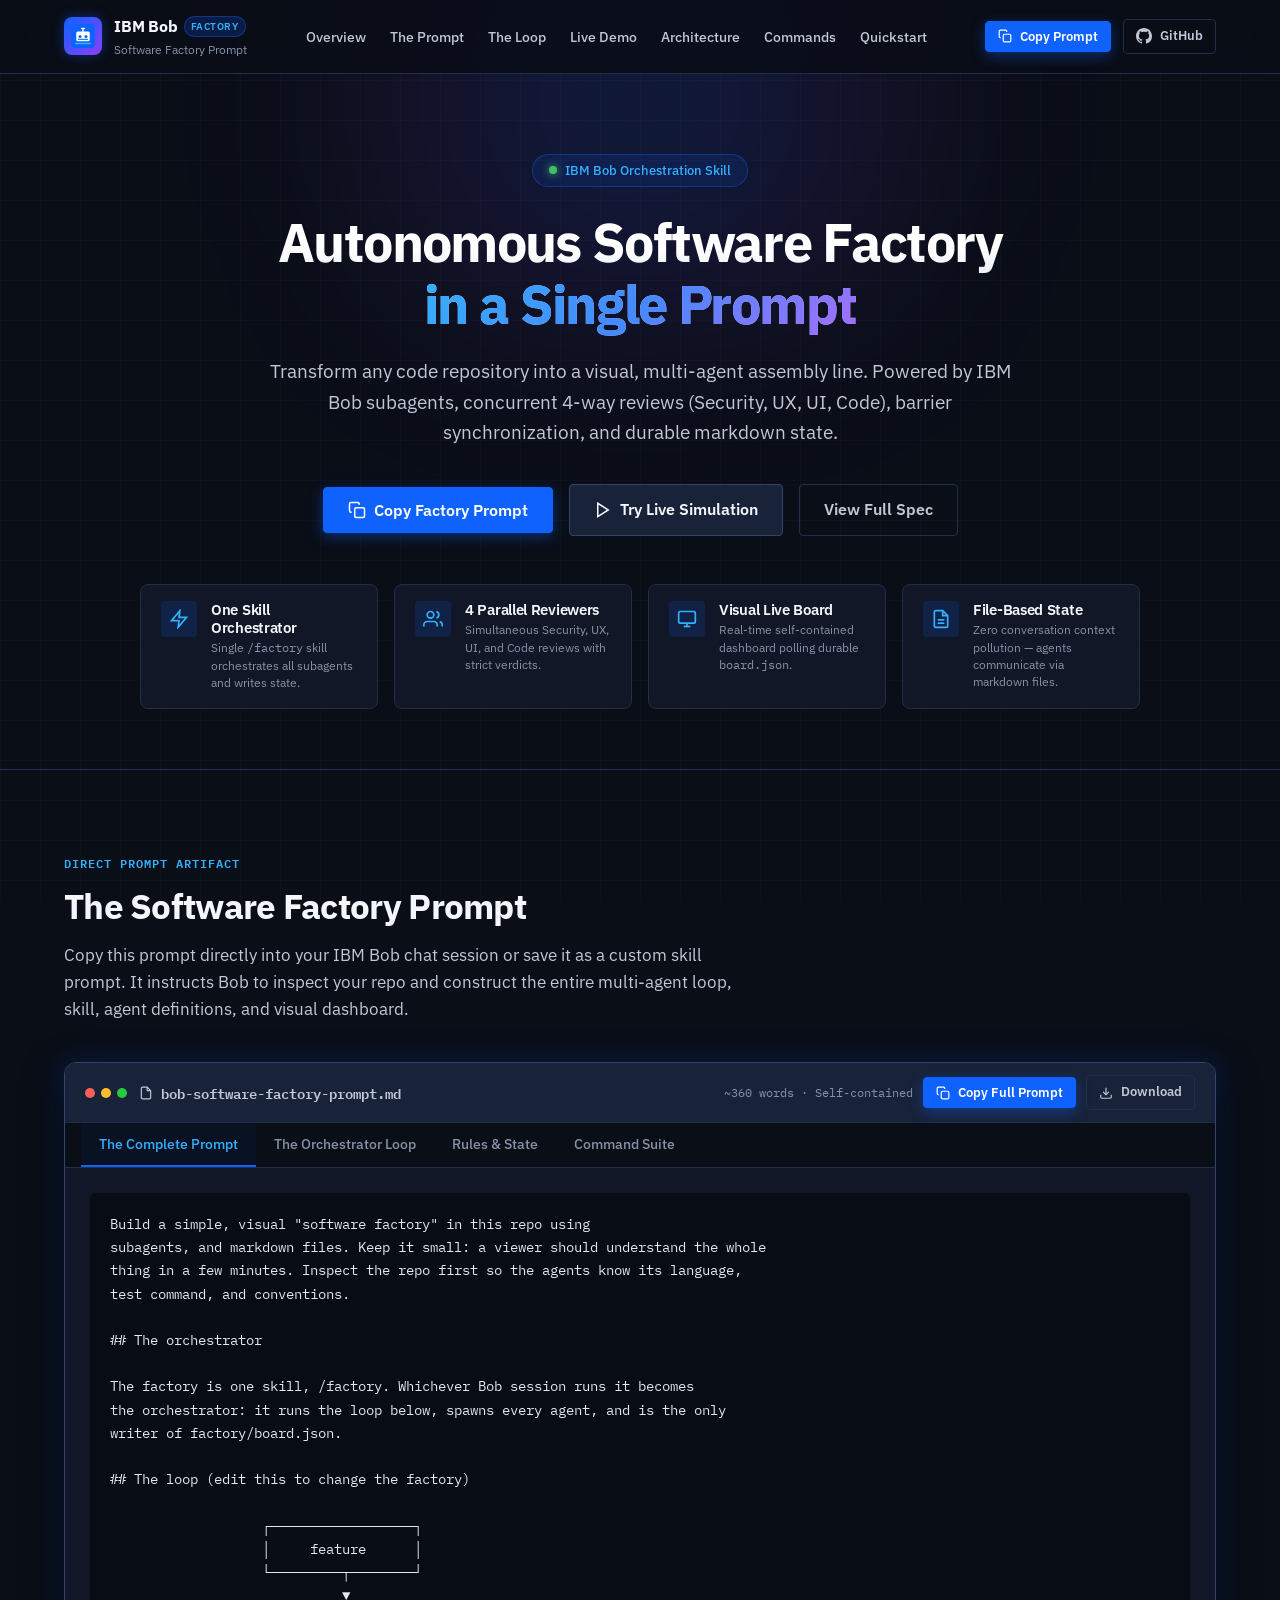
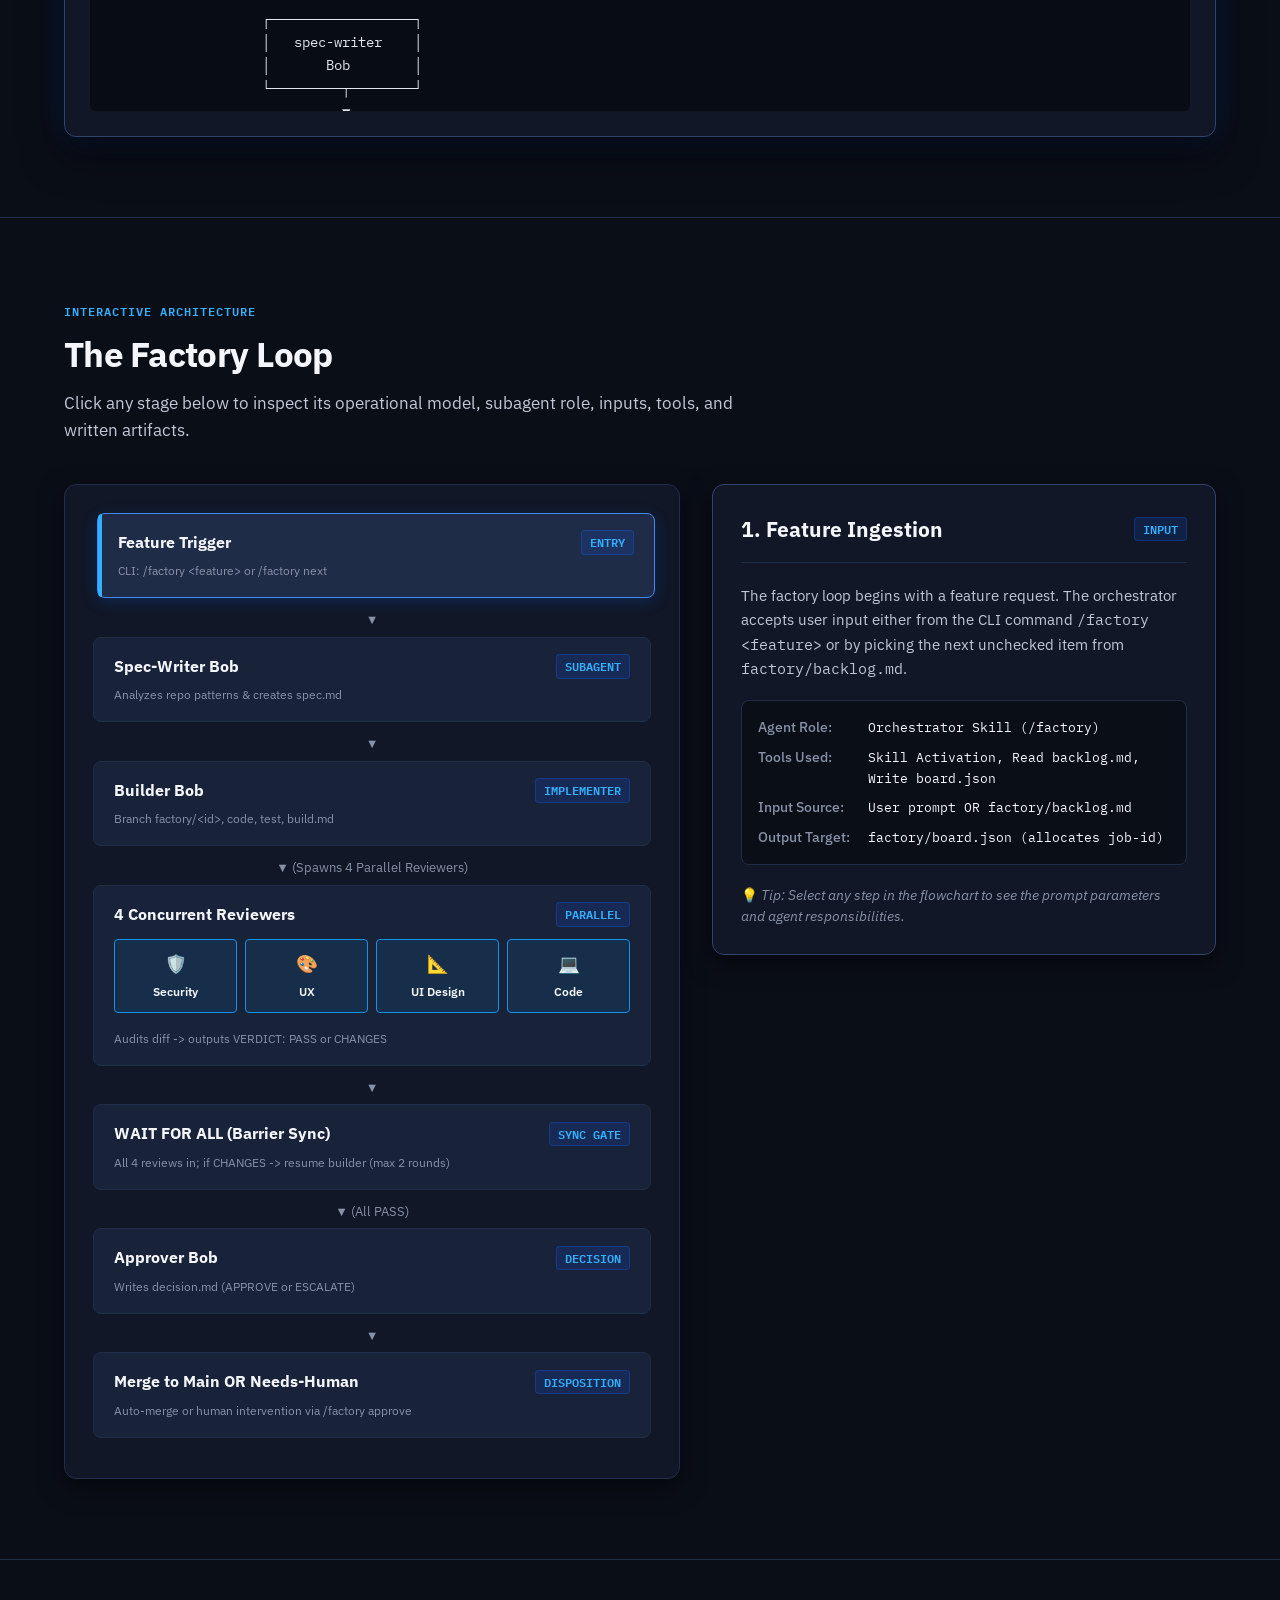
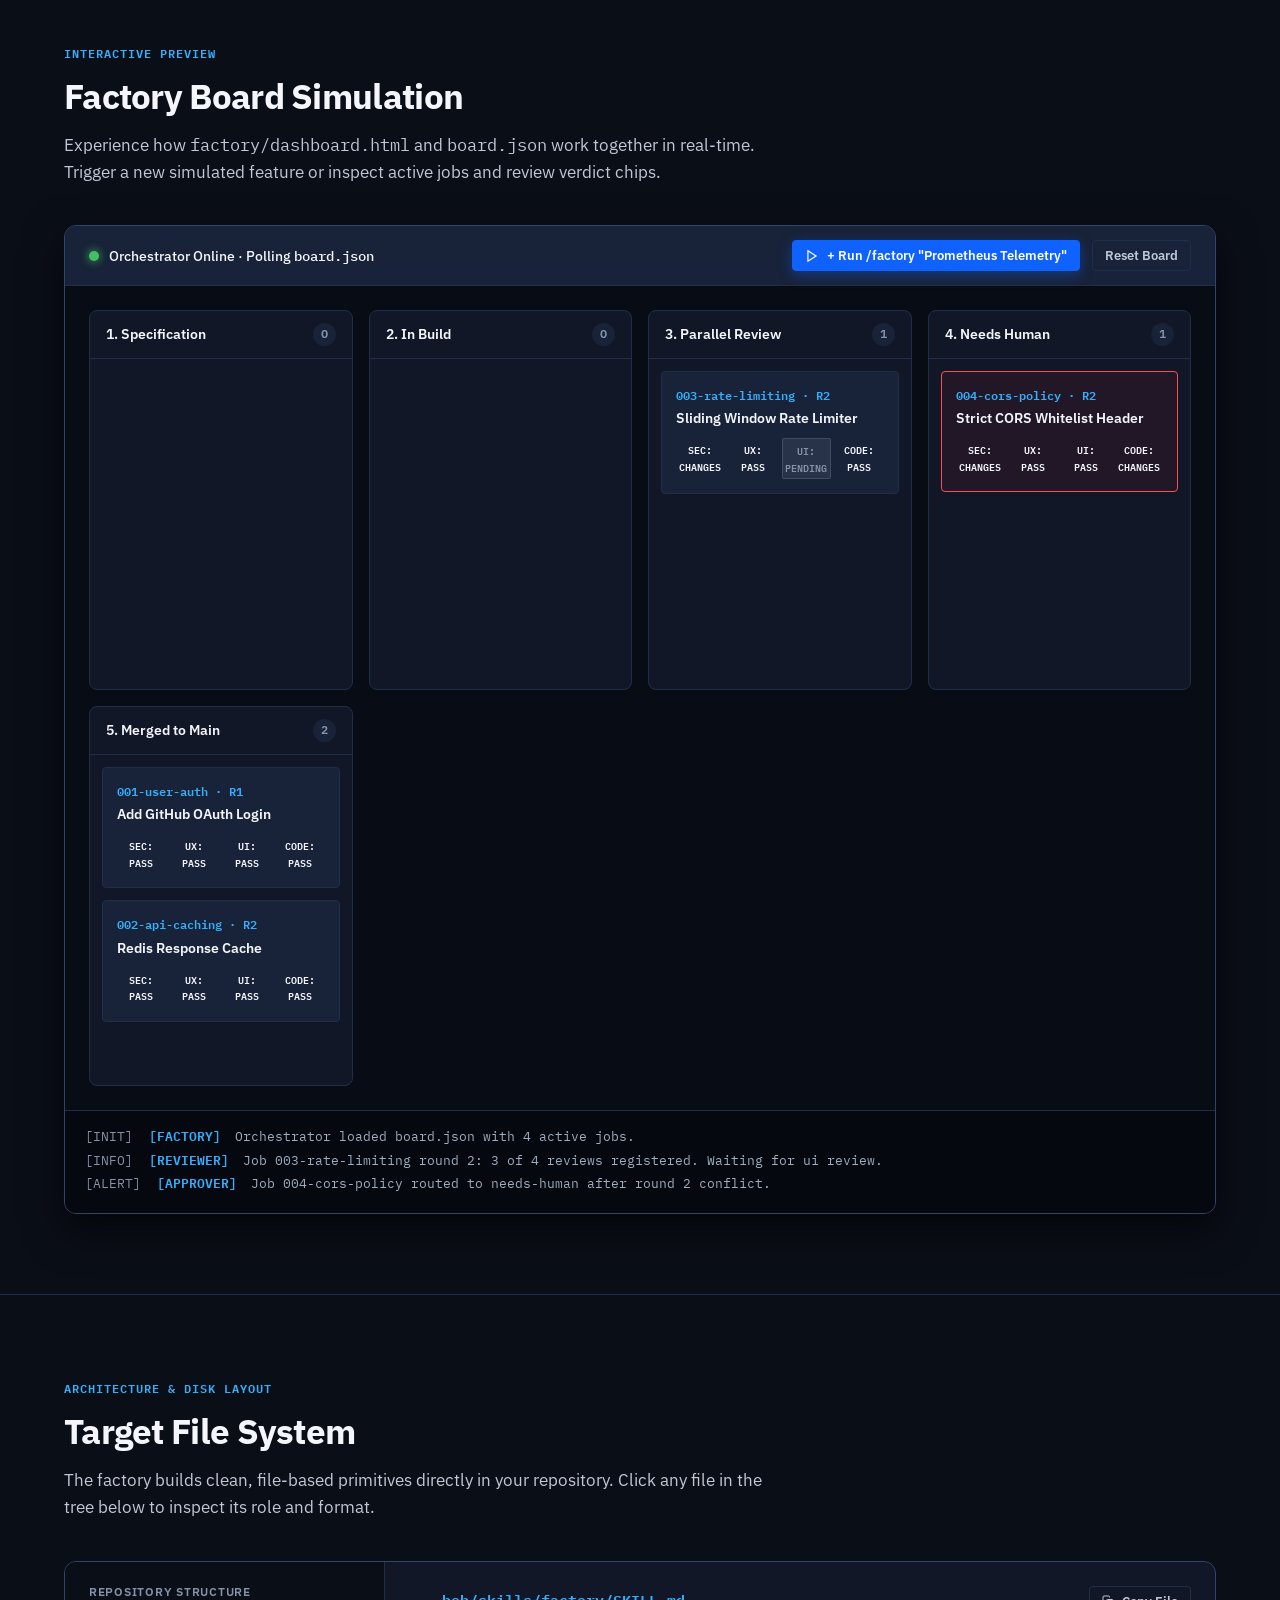
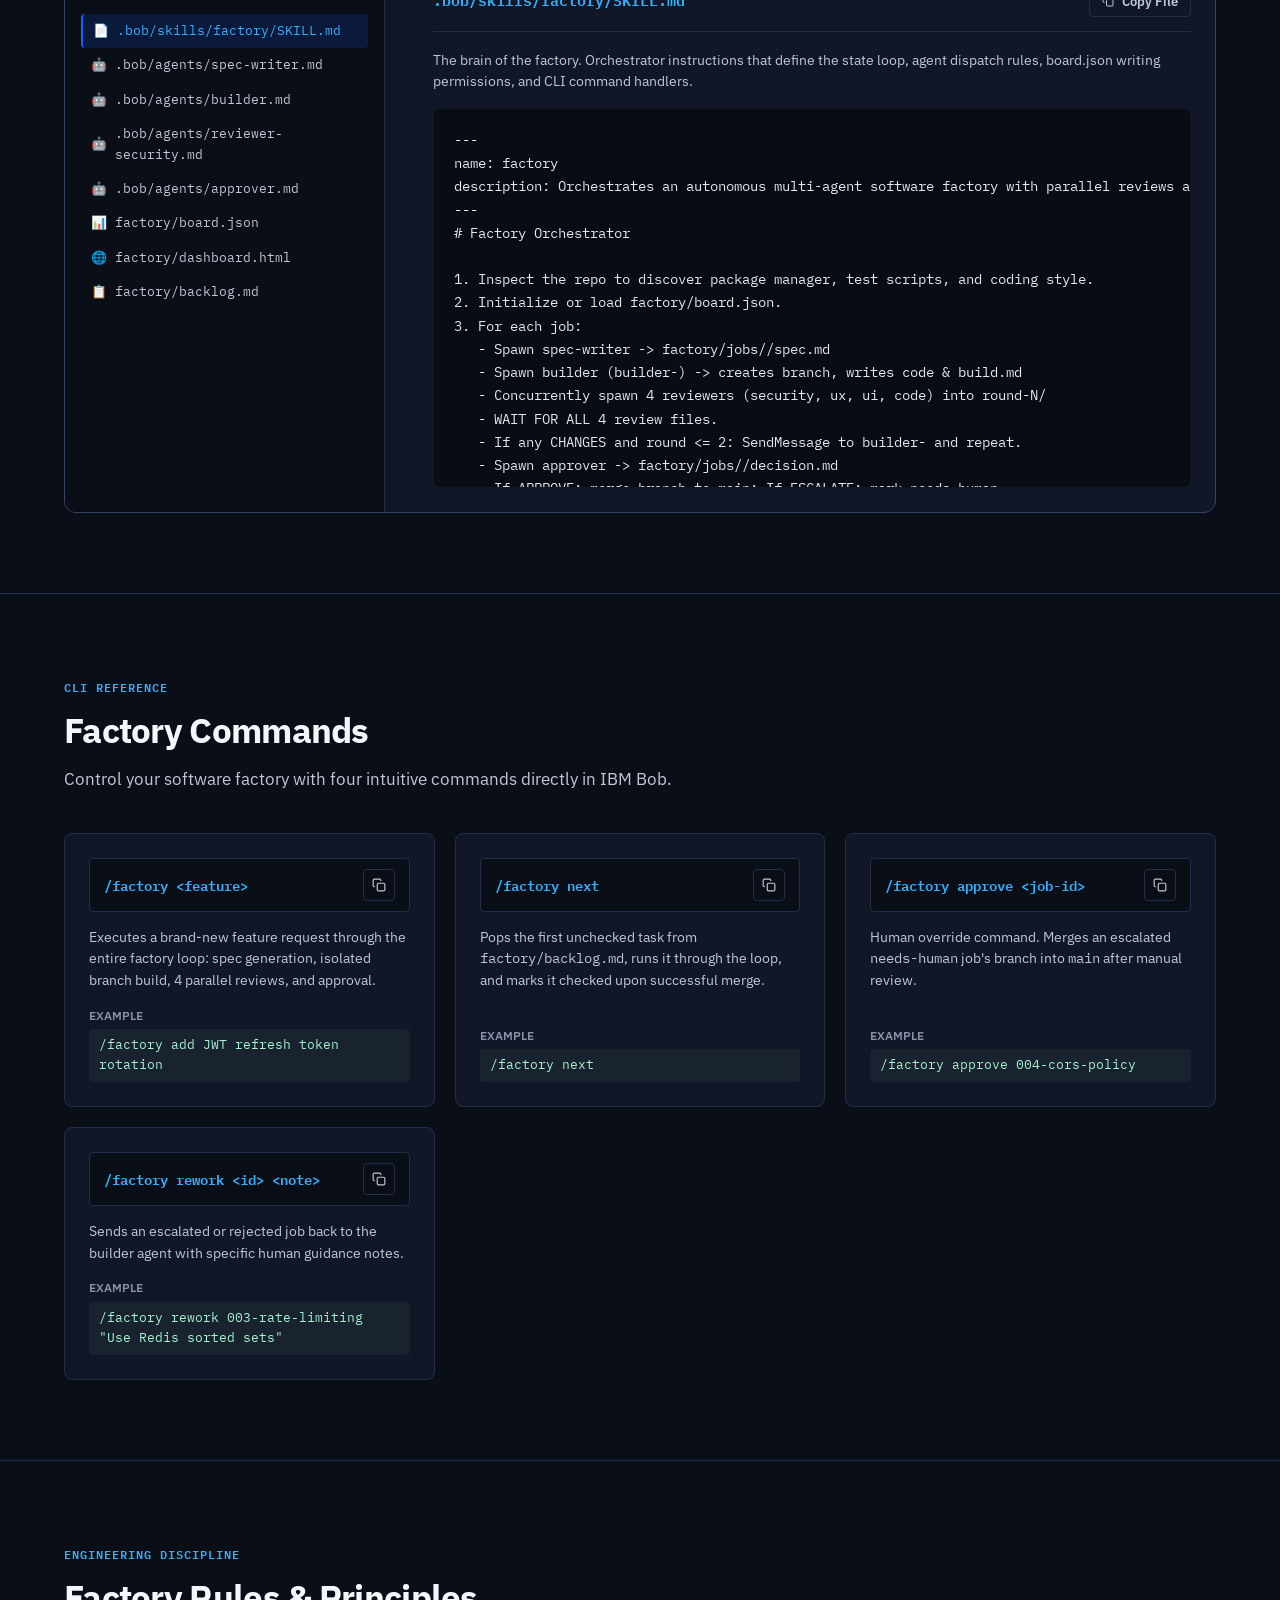
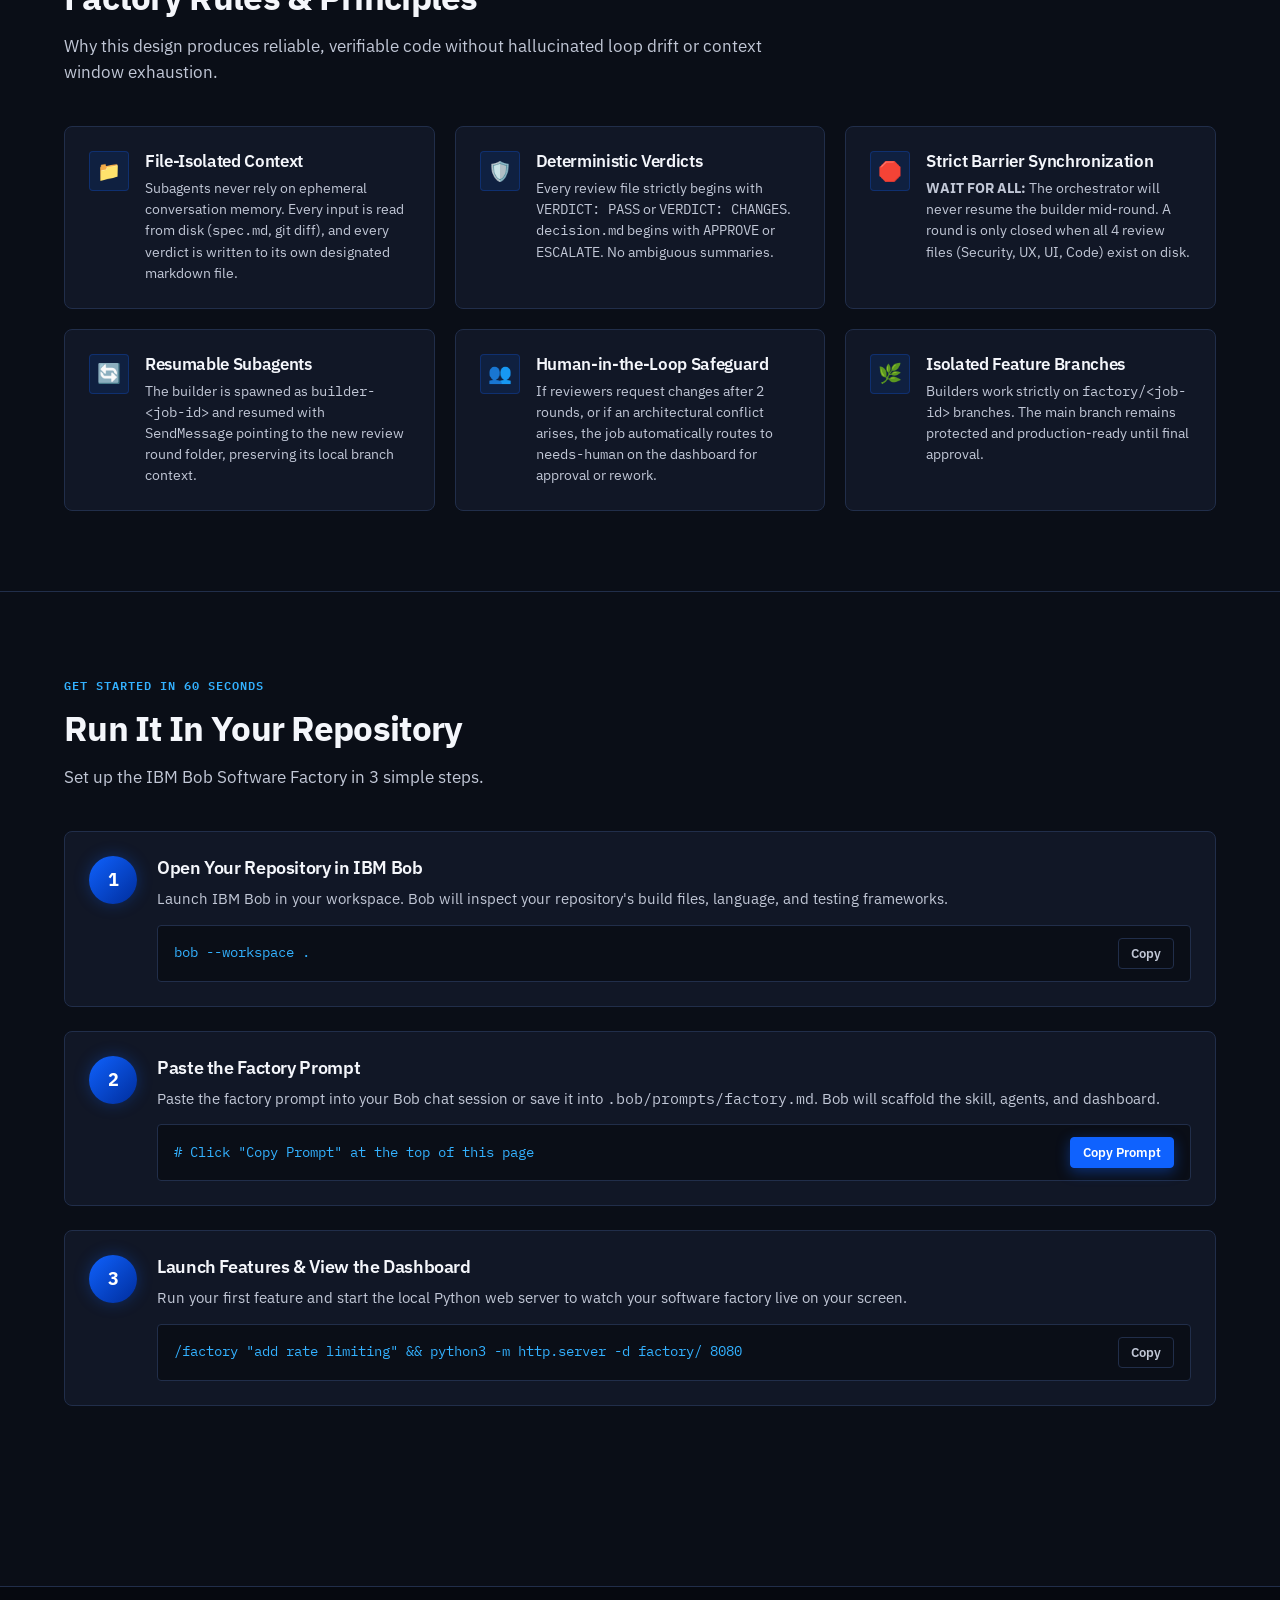
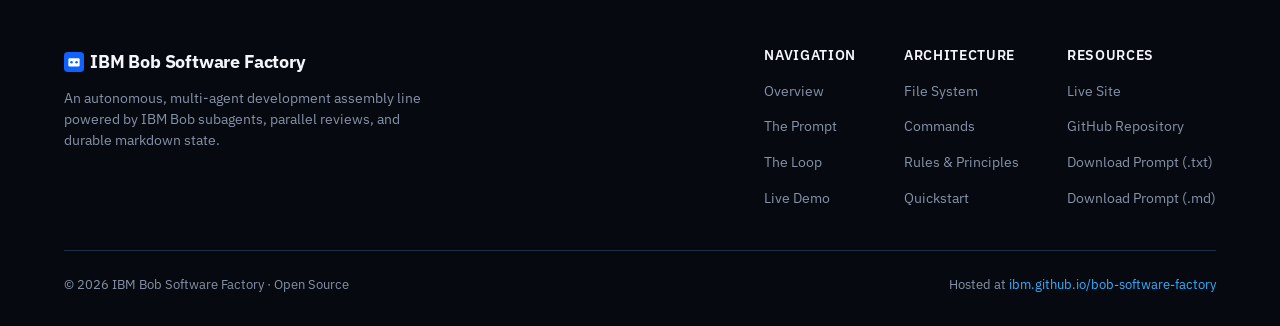
==== index.html @ c890c581 "feat: initial commit for IBM Bob Software Factory static site" ====
<!DOCTYPE html>
<html lang="en">
<head>
  <meta charset="UTF-8">
  <meta name="viewport" content="width=device-width, initial-scale=1.0">
  <title>IBM Bob Software Factory | Multi-Agent Autonomous Development Loop</title>
  <meta name="description" content="Build an autonomous visual software factory in any repository with IBM Bob subagents, parallel reviews, and durable markdown state.">
  
  <!-- IBM Plex Sans & IBM Plex Mono Fonts -->
  <link rel="preconnect" href="https://fonts.googleapis.com">
  <link rel="preconnect" href="https://fonts.gstatic.com" crossorigin>
  <link href="https://fonts.googleapis.com/css2?family=IBM+Plex+Mono:ital,wght@0,400;0,500;0,600;0,700;1,400&family=IBM+Plex+Sans:ital,wght@0,300;0,400;0,500;0,600;0,700;1,400;1,600&display=swap" rel="stylesheet">
  
  <link rel="stylesheet" href="styles.css">
  <link rel="icon" type="image/svg+xml" href="data:image/svg+xml,<svg xmlns='http://www.w3.org/2000/svg' viewBox='0 0 100 100'><rect width='100' height='100' rx='20' fill='%230f62fe'/><path d='M30 40h40v20H30z' fill='%23ffffff'/><circle cx='40' cy='50' r='4' fill='%230f62fe'/><circle cx='60' cy='50' r='4' fill='%230f62fe'/><path d='M25 68h50v6H25z' fill='%2333b1ff'/></svg>">
</head>
<body>
  <div class="bg-grid-overlay"></div>
  <div class="ambient-glow"></div>

  <!-- Navbar -->
  <nav class="navbar">
    <div class="container nav-container">
      <a href="#" class="nav-brand">
        <div class="brand-logo-wrap">
          <!-- IBM Bob Logo SVG -->
          <svg width="24" height="24" viewBox="0 0 32 32" fill="none" xmlns="http://www.w3.org/2000/svg">
            <rect width="32" height="32" rx="6" fill="#0f62fe"/>
            <!-- Robot Bob Head -->
            <rect x="7" y="10" width="18" height="13" rx="2" fill="#ffffff"/>
            <!-- Antenna -->
            <path d="M16 6V10M14 6H18" stroke="#ffffff" stroke-width="1.8" stroke-linecap="round"/>
            <!-- Eyes -->
            <circle cx="12" cy="16.5" r="2" fill="#0f62fe"/>
            <circle cx="20" cy="16.5" r="2" fill="#0f62fe"/>
            <!-- Visor/Cheek line -->
            <path d="M10 20.5H22" stroke="#1192e8" stroke-width="1.5" stroke-linecap="round"/>
            <!-- Factory Base Bar -->
            <rect x="5" y="25" width="22" height="2" rx="1" fill="#33b1ff"/>
          </svg>
        </div>
        <div class="brand-text">
          <div class="brand-title">
            <span>IBM Bob</span>
            <span class="brand-badge">Factory</span>
          </div>
          <span class="brand-sub">Software Factory Prompt</span>
        </div>
      </a>

      <ul class="nav-links">
        <li><a href="#overview">Overview</a></li>
        <li><a href="#prompt">The Prompt</a></li>
        <li><a href="#loop">The Loop</a></li>
        <li><a href="#simulator">Live Demo</a></li>
        <li><a href="#filesystem">Architecture</a></li>
        <li><a href="#commands">Commands</a></li>
        <li><a href="#quickstart">Quickstart</a></li>
      </ul>

      <div class="nav-actions">
        <button class="btn btn-primary btn-sm" data-copy-target="master-prompt-raw">
          <svg width="14" height="14" viewBox="0 0 24 24" fill="none" stroke="currentColor" stroke-width="2">
            <rect x="9" y="9" width="13" height="13" rx="2" ry="2"></rect>
            <path d="M5 15H4a2 2 0 0 1-2-2V4a2 2 0 0 1 2-2h9a2 2 0 0 1 2 2v1"></path>
          </svg>
          <span>Copy Prompt</span>
        </button>
        <a href="https://github.com/ibm/bob-software-factory" target="_blank" rel="noopener noreferrer" class="btn btn-ghost btn-sm" title="View on GitHub">
          <svg width="16" height="16" viewBox="0 0 24 24" fill="currentColor">
            <path d="M12 0C5.37 0 0 5.37 0 12c0 5.31 3.435 9.795 8.205 11.385.6.105.825-.255.825-.57 0-.285-.015-1.23-.015-2.235-3.015.555-3.795-.735-4.035-1.41-.135-.345-.72-1.41-1.23-1.695-.42-.225-1.02-.78-.015-.795.945-.015 1.62.87 1.845 1.23 1.08 1.815 2.805 1.305 3.495.99.105-.78.42-1.305.765-1.605-2.67-.3-5.46-1.335-5.46-5.925 0-1.305.465-2.385 1.23-3.225-.12-.3-.54-1.53.12-3.18 0 0 1.005-.315 3.3 1.23.96-.27 1.98-.405 3-.405s2.04.135 3 .405c2.295-1.56 3.3-1.23 3.3-1.23.66 1.65.24 2.88.12 3.18.765.84 1.23 1.905 1.23 3.225 0 4.605-2.805 5.625-5.475 5.925.435.375.81 1.095.81 2.22 0 1.605-.015 2.895-.015 3.3 0 .315.225.69.825.57A12.02 12.02 0 0024 12c0-6.63-5.37-12-12-12z"/>
          </svg>
          <span>GitHub</span>
        </a>
        <button class="mobile-toggle" aria-label="Toggle navigation">
          <svg width="20" height="20" viewBox="0 0 24 24" fill="none" stroke="currentColor" stroke-width="2">
            <line x1="3" y1="12" x2="21" y2="12"></line>
            <line x1="3" y1="6" x2="21" y2="6"></line>
            <line x1="3" y1="18" x2="21" y2="18"></line>
          </svg>
        </button>
      </div>
    </div>
  </nav>

  <!-- Hero Section -->
  <header class="hero-section" id="overview">
    <div class="container">
      <div class="hero-pill">
        <span class="hero-pill-dot"></span>
        <span>IBM Bob Orchestration Skill</span>
      </div>
      
      <h1 class="hero-title">
        Autonomous Software Factory<br>
        <span class="gradient-text">in a Single Prompt</span>
      </h1>
      
      <p class="hero-subtitle">
        Transform any code repository into a visual, multi-agent assembly line. Powered by IBM Bob subagents, concurrent 4-way reviews (Security, UX, UI, Code), barrier synchronization, and durable markdown state.
      </p>

      <div class="hero-actions">
        <button class="btn btn-primary btn-lg" data-copy-target="master-prompt-raw">
          <svg width="18" height="18" viewBox="0 0 24 24" fill="none" stroke="currentColor" stroke-width="2">
            <rect x="9" y="9" width="13" height="13" rx="2" ry="2"></rect>
            <path d="M5 15H4a2 2 0 0 1-2-2V4a2 2 0 0 1 2-2h9a2 2 0 0 1 2 2v1"></path>
          </svg>
          <span>Copy Factory Prompt</span>
        </button>
        <a href="#simulator" class="btn btn-secondary btn-lg">
          <svg width="18" height="18" viewBox="0 0 24 24" fill="none" stroke="currentColor" stroke-width="2">
            <polygon points="5 3 19 12 5 21 5 3"></polygon>
          </svg>
          <span>Try Live Simulation</span>
        </a>
        <a href="#prompt" class="btn btn-ghost btn-lg">View Full Spec</a>
      </div>

      <div class="hero-features-bar">
        <div class="hero-feature-card">
          <div class="hero-feature-icon">
            <svg width="20" height="20" viewBox="0 0 24 24" fill="none" stroke="currentColor" stroke-width="2">
              <polygon points="13 2 3 14 12 14 11 22 21 10 12 10 13 2"></polygon>
            </svg>
          </div>
          <div class="hero-feature-text">
            <h4>One Skill Orchestrator</h4>
            <p>Single <code>/factory</code> skill orchestrates all subagents and writes state.</p>
          </div>
        </div>

        <div class="hero-feature-card">
          <div class="hero-feature-icon">
            <svg width="20" height="20" viewBox="0 0 24 24" fill="none" stroke="currentColor" stroke-width="2">
              <path d="M17 21v-2a4 4 0 0 0-4-4H5a4 4 0 0 0-4 4v2"></path>
              <circle cx="9" cy="7" r="4"></circle>
              <path d="M23 21v-2a4 4 0 0 0-3-3.87"></path>
              <path d="M16 3.13a4 4 0 0 1 0 7.75"></path>
            </svg>
          </div>
          <div class="hero-feature-text">
            <h4>4 Parallel Reviewers</h4>
            <p>Simultaneous Security, UX, UI, and Code reviews with strict verdicts.</p>
          </div>
        </div>

        <div class="hero-feature-card">
          <div class="hero-feature-icon">
            <svg width="20" height="20" viewBox="0 0 24 24" fill="none" stroke="currentColor" stroke-width="2">
              <rect x="2" y="3" width="20" height="14" rx="2" ry="2"></rect>
              <line x1="8" y1="21" x2="16" y2="21"></line>
              <line x1="12" y1="17" x2="12" y2="21"></line>
            </svg>
          </div>
          <div class="hero-feature-text">
            <h4>Visual Live Board</h4>
            <p>Real-time self-contained dashboard polling durable <code>board.json</code>.</p>
          </div>
        </div>

        <div class="hero-feature-card">
          <div class="hero-feature-icon">
            <svg width="20" height="20" viewBox="0 0 24 24" fill="none" stroke="currentColor" stroke-width="2">
              <path d="M14 2H6a2 2 0 0 0-2 2v16a2 2 0 0 0 2 2h12a2 2 0 0 0 2-2V8z"></path>
              <polyline points="14 2 14 8 20 8"></polyline>
              <line x1="16" y1="13" x2="8" y2="13"></line>
              <line x1="16" y1="17" x2="8" y2="17"></line>
            </svg>
          </div>
          <div class="hero-feature-text">
            <h4>File-Based State</h4>
            <p>Zero conversation context pollution — agents communicate via markdown files.</p>
          </div>
        </div>
      </div>
    </div>
  </header>

  <!-- The Prompt Section -->
  <section class="section" id="prompt">
    <div class="container">
      <div class="section-tag">Direct Prompt Artifact</div>
      <h2 class="section-title">The Software Factory Prompt</h2>
      <p class="section-desc">
        Copy this prompt directly into your IBM Bob chat session or save it as a custom skill prompt. It instructs Bob to inspect your repo and construct the entire multi-agent loop, skill, agent definitions, and visual dashboard.
      </p>

      <div class="prompt-showcase-card">
        <div class="showcase-header">
          <div class="showcase-title-wrap">
            <div class="window-dots">
              <span class="window-dot dot-red"></span>
              <span class="window-dot dot-yellow"></span>
              <span class="window-dot dot-green"></span>
            </div>
            <div class="showcase-file-name">
              <svg width="14" height="14" viewBox="0 0 24 24" fill="none" stroke="currentColor" stroke-width="2">
                <path d="M14 2H6a2 2 0 0 0-2 2v16a2 2 0 0 0 2 2h12a2 2 0 0 0 2-2V8z"></path>
                <polyline points="14 2 14 8 20 8"></polyline>
              </svg>
              <span>bob-software-factory-prompt.md</span>
            </div>
          </div>

          <div class="showcase-actions">
            <span class="copy-badge">~360 words · Self-contained</span>
            <button class="btn btn-primary btn-sm" data-copy-target="master-prompt-raw">
              <svg width="14" height="14" viewBox="0 0 24 24" fill="none" stroke="currentColor" stroke-width="2">
                <rect x="9" y="9" width="13" height="13" rx="2" ry="2"></rect>
                <path d="M5 15H4a2 2 0 0 1-2-2V4a2 2 0 0 1 2-2h9a2 2 0 0 1 2 2v1"></path>
              </svg>
              <span>Copy Full Prompt</span>
            </button>
            <a href="prompt.txt" download="bob-software-factory-prompt.txt" class="btn btn-ghost btn-sm">
              <svg width="14" height="14" viewBox="0 0 24 24" fill="none" stroke="currentColor" stroke-width="2">
                <path d="M21 15v4a2 2 0 0 1-2 2H5a2 2 0 0 1-2-2v-4"></path>
                <polyline points="7 10 12 15 17 10"></polyline>
                <line x1="12" y1="15" x2="12" y2="3"></line>
              </svg>
              <span>Download</span>
            </a>
          </div>
        </div>

        <div class="showcase-tabs">
          <button class="tab-btn active" data-tab="tab-full-prompt">The Complete Prompt</button>
          <button class="tab-btn" data-tab="tab-orchestrator">The Orchestrator Loop</button>
          <button class="tab-btn" data-tab="tab-rules">Rules & State</button>
          <button class="tab-btn" data-tab="tab-commands">Command Suite</button>
        </div>

        <!-- Tab 1: Full Prompt -->
        <div class="tab-content active" id="tab-full-prompt">
          <div class="code-container">
            <pre id="master-prompt-raw">Build a simple, visual "software factory" in this repo using
subagents, and markdown files. Keep it small: a viewer should understand the whole
thing in a few minutes. Inspect the repo first so the agents know its language,
test command, and conventions.

## The orchestrator

The factory is one skill, /factory. Whichever Bob session runs it becomes
the orchestrator: it runs the loop below, spawns every agent, and is the only
writer of factory/board.json.

## The loop (edit this to change the factory)

                   ┌──────────────────┐
                   │     feature      │
                   └─────────┬────────┘
                             ▼
                   ┌──────────────────┐
                   │   spec-writer    │
                   │       Bob        │
                   └─────────┬────────┘
                             ▼
                   ┌──────────────────┐
                   │     builder      │◄────────────────────┐
                   │       Bob        │                     │
                   └─────────┬────────┘                     │
        ┌─────────────┬──────┴──────┬─────────────┐         │
        ▼             ▼             ▼             ▼         │
  ┌───────────┐ ┌───────────┐ ┌───────────┐ ┌───────────┐   │
  │  security │ │     ux    │ │ ui design │ │    code   │   │
  │    Bob    │ │   Bob     | │   Bob     │ │   Bob     │   │
  └─────┬─────┘ └─────┬─────┘ └─────┬─────┘ └─────┬─────┘   │
        └─────────────┴──────┬──────┴─────────────┘         │
                             ▼                              │
                   ┌──────────────────┐   any CHANGES:      │
                   │   WAIT FOR ALL   ├─────────────────────┘
                   │   4 reviews in   │   resume builder
                   └─────────┬────────┘   (max 2 rounds)
                             ▼ all PASS
                   ┌──────────────────┐
                   │     approver     │
                   │       Bob        │
                   └─┬───────────────┬┘
             APPROVE │               │ ESCALATE
                     ▼               ▼
              ┌─────────────┐ ┌─────────────┐
              │merge to main│ │ needs-human │ ◄── /factory approve
              └─────────────┘ └─────────────┘

## Target file system

.bob/
  skills/factory/SKILL.md          # the orchestrator's instructions
  agents/                          # one file per agent in the loop
factory/
  board.json                       # durable state, drives the dashboard
  dashboard.html                   # visual board, polls board.json
  backlog.md                       # queue of features for /factory next
  jobs/003-rate-limiting/          # one folder per job
    spec.md
    build.md
    round-1/                       # one folder per review round,
      review-security.md           # one file per reviewer
      review-ux.md
      review-ui.md
      review-code.md
    decision.md

## Example files

.bob/agents/&lt;name&gt;.md  (Bob subagent syntax)
---
name: example-agent
description: One line on when the orchestrator should use this agent.
tools: Read, Grep, Glob, Bash, Write
model: sonnet
---
What this agent reads, what it does, and which file it writes.

factory/board.json
{ "jobs": [ { "id": "003-rate-limiting", "branch": "factory/003-rate-limiting",
  "stage": "review", "round": 2,
  "reviews": { "security": "CHANGES", "ux": "PASS", "ui": "pending", "code": "PASS" } } ] }

## Rules
- Agents get context from files, not the conversation, and write only their own file.
- Each review starts with VERDICT: PASS or CHANGES; decision.md starts with
  APPROVE or ESCALATE.
- The builder works and commits on a feature branch (factory/&lt;job-id&gt;) and tests
  against the spec's acceptance criteria.
- WAIT FOR ALL: a review round is done only when every reviewer's file exists in
  the round folder. Never resume the builder mid-round.
- Spawn the builder with a name (builder-&lt;job-id&gt;) and resume that same builder
  with SendMessage for each new round, pointing it at the round folder.

## Commands
/factory &lt;feature&gt;               run a new job through the loop
/factory next                    run the first unchecked item in backlog.md
/factory approve &lt;job-id&gt;        merge a needs-human job into main
/factory rework &lt;job-id&gt; &lt;note&gt;  send a job back to the builder with feedback

## Dashboard
One self-contained HTML file, served with `python3 -m http.server` from factory/.
Jobs are cards moving across the loop's stages. Each review round shows as a row
of reviewer chips that fill in as verdicts land. needs-human jobs stand out. Click
a card to read its markdown files. Clean and minimal.</pre>
          </div>
        </div>

        <!-- Tab 2: The Loop -->
        <div class="tab-content" id="tab-orchestrator">
          <div class="code-container">
            <pre><span class="section-hdr">## The Orchestrator (/factory)</span>

Whichever Bob session runs <span class="fn">/factory</span> becomes the orchestrator.
It runs the continuous assembly cycle:

1. <span class="kw">Feature Request:</span> Allocates Job ID (e.g., <span class="str">jobs/003-rate-limiting</span>).
2. <span class="kw">Spec Writer Bob:</span> Spawns <span class="fn">spec-writer</span> subagent -> writes <span class="str">spec.md</span>.
3. <span class="kw">Builder Bob:</span> Spawns <span class="fn">builder-&lt;job-id&gt;</span> -> creates branch <span class="str">factory/&lt;job-id&gt;</span>, implements, tests, writes <span class="str">build.md</span>.
4. <span class="kw">4 Parallel Reviews:</span>
   ├─ <span class="fn">reviewer-security</span> -> <span class="str">round-N/review-security.md</span>
   ├─ <span class="fn">reviewer-ux</span>       -> <span class="str">round-N/review-ux.md</span>
   ├─ <span class="fn">reviewer-ui</span>       -> <span class="str">round-N/review-ui.md</span>
   └─ <span class="fn">reviewer-code</span>     -> <span class="str">round-N/review-code.md</span>
5. <span class="kw">WAIT FOR ALL:</span> Barrier sync until all 4 review files exist.
6. <span class="kw">Verdict Check:</span>
   ├─ Any <span class="str">"CHANGES"</span> & round &lt;= 2: Resume builder via SendMessage with feedback.
   └─ All <span class="str">"PASS"</span>: Spawn <span class="fn">approver</span> -> writes <span class="str">decision.md</span> (APPROVE or ESCALATE).</pre>
          </div>
        </div>

        <!-- Tab 3: Rules -->
        <div class="tab-content" id="tab-rules">
          <div class="code-container">
            <pre><span class="section-hdr">## Factory Execution Rules</span>

• <span class="kw">File-Isolated Context:</span> Agents get context from durable disk files, never chat memory.
• <span class="kw">Single-File Writers:</span> Each subagent writes only its designated markdown file.
• <span class="kw">Deterministic Verdicts:</span>
  - Reviews start with <span class="str">VERDICT: PASS</span> or <span class="str">VERDICT: CHANGES</span>
  - Decisions start with <span class="str">APPROVE</span> or <span class="str">ESCALATE</span>
• <span class="kw">Isolated Git Branching:</span> The builder works and commits exclusively on <span class="str">factory/&lt;job-id&gt;</span>.
• <span class="kw">Barrier Synchronization:</span> Never resume builder mid-round. Wait for all 4 review files.
• <span class="kw">Resumable Builder:</span> Spawn builder with name <span class="fn">builder-&lt;job-id&gt;</span> and resume using <span class="fn">SendMessage</span>.</pre>
          </div>
        </div>

        <!-- Tab 4: Commands -->
        <div class="tab-content" id="tab-commands">
          <div class="code-container">
            <pre><span class="section-hdr">## CLI Commands</span>

<span class="fn">/factory &lt;feature&gt;</span>
  Run a new feature through the complete multi-agent loop.

<span class="fn">/factory next</span>
  Picks the first unchecked item in <span class="str">factory/backlog.md</span> and runs it.

<span class="fn">/factory approve &lt;job-id&gt;</span>
  Merges a <span class="str">needs-human</span> escalated job into main branch.

<span class="fn">/factory rework &lt;job-id&gt; &lt;note&gt;</span>
  Sends an escalated job back to the builder with custom human feedback.</pre>
          </div>
        </div>
      </div>
    </div>
  </section>

  <!-- Interactive Loop Flowchart Section -->
  <section class="section" id="loop">
    <div class="container">
      <div class="section-tag">Interactive Architecture</div>
      <h2 class="section-title">The Factory Loop</h2>
      <p class="section-desc">
        Click any stage below to inspect its operational model, subagent role, inputs, tools, and written artifacts.
      </p>

      <div class="loop-grid">
        <!-- Left: Interactive Stage Selector -->
        <div class="loop-visualizer-container">
          <!-- Stage 1 -->
          <div class="loop-stage-card selected" data-stage="feature">
            <div class="stage-card-header">
              <div class="stage-name-wrap">
                <strong>Feature Trigger</strong>
              </div>
              <span class="stage-badge">ENTRY</span>
            </div>
            <div class="stage-agent-role">CLI: /factory &lt;feature&gt; or /factory next</div>
          </div>

          <div class="flow-connector">▼</div>

          <!-- Stage 2 -->
          <div class="loop-stage-card" data-stage="spec">
            <div class="stage-card-header">
              <div class="stage-name-wrap">
                <strong>Spec-Writer Bob</strong>
              </div>
              <span class="stage-badge">SUBAGENT</span>
            </div>
            <div class="stage-agent-role">Analyzes repo patterns & creates spec.md</div>
          </div>

          <div class="flow-connector">▼</div>

          <!-- Stage 3 -->
          <div class="loop-stage-card" data-stage="builder">
            <div class="stage-card-header">
              <div class="stage-name-wrap">
                <strong>Builder Bob</strong>
              </div>
              <span class="stage-badge">IMPLEMENTER</span>
            </div>
            <div class="stage-agent-role">Branch factory/&lt;id&gt;, code, test, build.md</div>
          </div>

          <div class="flow-connector">▼ (Spawns 4 Parallel Reviewers)</div>

          <!-- Stage 4: 4 Reviewers -->
          <div class="loop-stage-card" data-stage="reviews">
            <div class="stage-card-header">
              <div class="stage-name-wrap">
                <strong>4 Concurrent Reviewers</strong>
              </div>
              <span class="stage-badge">PARALLEL</span>
            </div>
            <div class="parallel-reviewers-grid">
              <div class="reviewer-chip active">
                <span class="chip-icon">🛡️</span>
                <span class="chip-name">Security</span>
              </div>
              <div class="reviewer-chip active">
                <span class="chip-icon">🎨</span>
                <span class="chip-name">UX</span>
              </div>
              <div class="reviewer-chip active">
                <span class="chip-icon">📐</span>
                <span class="chip-name">UI Design</span>
              </div>
              <div class="reviewer-chip active">
                <span class="chip-icon">💻</span>
                <span class="chip-name">Code</span>
              </div>
            </div>
            <div class="stage-agent-role">Audits diff -> outputs VERDICT: PASS or CHANGES</div>
          </div>

          <div class="flow-connector">▼</div>

          <!-- Stage 5: Wait for all -->
          <div class="loop-stage-card" data-stage="wait">
            <div class="stage-card-header">
              <div class="stage-name-wrap">
                <strong>WAIT FOR ALL (Barrier Sync)</strong>
              </div>
              <span class="stage-badge">SYNC GATE</span>
            </div>
            <div class="stage-agent-role">All 4 reviews in; if CHANGES -> resume builder (max 2 rounds)</div>
          </div>

          <div class="flow-connector">▼ (All PASS)</div>

          <!-- Stage 6: Approver -->
          <div class="loop-stage-card" data-stage="approver">
            <div class="stage-card-header">
              <div class="stage-name-wrap">
                <strong>Approver Bob</strong>
              </div>
              <span class="stage-badge">DECISION</span>
            </div>
            <div class="stage-agent-role">Writes decision.md (APPROVE or ESCALATE)</div>
          </div>

          <div class="flow-connector">▼</div>

          <!-- Stage 7: Resolution -->
          <div class="loop-stage-card" data-stage="resolution">
            <div class="stage-card-header">
              <div class="stage-name-wrap">
                <strong>Merge to Main OR Needs-Human</strong>
              </div>
              <span class="stage-badge">DISPOSITION</span>
            </div>
            <div class="stage-agent-role">Auto-merge or human intervention via /factory approve</div>
          </div>
        </div>

        <!-- Right: Detail Panel -->
        <div class="stage-detail-panel">
          <div class="detail-header">
            <div class="detail-title" id="detail-stage-title">1. Feature Ingestion</div>
            <span class="stage-badge" id="detail-stage-badge">INPUT</span>
          </div>
          
          <p class="detail-desc" id="detail-stage-desc">
            The factory loop begins with a feature request. The orchestrator accepts user input either from the CLI command <code>/factory &lt;feature&gt;</code> or by picking the next unchecked item from <code>factory/backlog.md</code>.
          </p>

          <div class="detail-meta-box">
            <div class="detail-meta-row">
              <span class="detail-meta-label">Agent Role:</span>
              <span class="detail-meta-val" id="detail-stage-role">Orchestrator Skill (/factory)</span>
            </div>
            <div class="detail-meta-row">
              <span class="detail-meta-label">Tools Used:</span>
              <span class="detail-meta-val" id="detail-stage-tools">Skill Activation, Read backlog.md, Write board.json</span>
            </div>
            <div class="detail-meta-row">
              <span class="detail-meta-label">Input Source:</span>
              <span class="detail-meta-val" id="detail-stage-reads">User prompt OR factory/backlog.md</span>
            </div>
            <div class="detail-meta-row">
              <span class="detail-meta-label">Output Target:</span>
              <span class="detail-meta-val" id="detail-stage-writes">factory/board.json (allocates job-id)</span>
            </div>
          </div>

          <div style="font-size: 0.85rem; color: var(--text-muted); line-height: 1.5;">
            💡 <em>Tip: Select any step in the flowchart to see the prompt parameters and agent responsibilities.</em>
          </div>
        </div>
      </div>
    </div>
  </section>

  <!-- Live Factory Simulator Section -->
  <section class="section" id="simulator">
    <div class="container">
      <div class="section-tag">Interactive Preview</div>
      <h2 class="section-title">Factory Board Simulation</h2>
      <p class="section-desc">
        Experience how <code>factory/dashboard.html</code> and <code>board.json</code> work together in real-time. Trigger a new simulated feature or inspect active jobs and review verdict chips.
      </p>

      <div class="simulator-card">
        <div class="sim-toolbar">
          <div class="sim-status-indicator">
            <span class="sim-pulse"></span>
            <span>Orchestrator Online · Polling <code>board.json</code></span>
          </div>

          <div class="sim-controls">
            <button class="btn btn-primary btn-sm" id="sim-run-btn">
              <svg width="14" height="14" viewBox="0 0 24 24" fill="none" stroke="currentColor" stroke-width="2">
                <polygon points="5 3 19 12 5 21 5 3"></polygon>
              </svg>
              <span>+ Run /factory "Prometheus Telemetry"</span>
            </button>
            <button class="btn btn-ghost btn-sm" id="sim-reset-btn">Reset Board</button>
          </div>
        </div>

        <div class="sim-board">
          <!-- Col: Spec -->
          <div class="sim-column">
            <div class="sim-col-header">
              <span>1. Specification</span>
              <span class="sim-col-count" id="sim-count-spec">0</span>
            </div>
            <div class="sim-col-body" id="sim-col-spec"></div>
          </div>

          <!-- Col: Build -->
          <div class="sim-column">
            <div class="sim-col-header">
              <span>2. In Build</span>
              <span class="sim-col-count" id="sim-count-build">0</span>
            </div>
            <div class="sim-col-body" id="sim-col-build"></div>
          </div>

          <!-- Col: Review -->
          <div class="sim-column">
            <div class="sim-col-header">
              <span>3. Parallel Review</span>
              <span class="sim-col-count" id="sim-count-review">1</span>
            </div>
            <div class="sim-col-body" id="sim-col-review"></div>
          </div>

          <!-- Col: Needs Human -->
          <div class="sim-column">
            <div class="sim-col-header">
              <span>4. Needs Human</span>
              <span class="sim-col-count" id="sim-count-needs-human">1</span>
            </div>
            <div class="sim-col-body" id="sim-col-human"></div>
          </div>

          <!-- Col: Merged -->
          <div class="sim-column">
            <div class="sim-col-header">
              <span>5. Merged to Main</span>
              <span class="sim-col-count" id="sim-count-merged">2</span>
            </div>
            <div class="sim-col-body" id="sim-col-merged"></div>
          </div>
        </div>

        <div class="sim-terminal-log" id="sim-log">
          <div class="sim-log-entry"><span class="sim-log-time">[INIT]</span> <span class="sim-log-tag">[FACTORY]</span> Orchestrator loaded board.json with 4 active jobs.</div>
          <div class="sim-log-entry"><span class="sim-log-time">[INFO]</span> <span class="sim-log-tag">[REVIEWER]</span> Job 003-rate-limiting round 2: 3 of 4 reviews registered. Waiting for ui review.</div>
          <div class="sim-log-entry"><span class="sim-log-time">[ALERT]</span> <span class="sim-log-tag">[APPROVER]</span> Job 004-cors-policy routed to needs-human after round 2 conflict.</div>
        </div>
      </div>
    </div>
  </section>

  <!-- Target File System Explorer -->
  <section class="section" id="filesystem">
    <div class="container">
      <div class="section-tag">Architecture & Disk Layout</div>
      <h2 class="section-title">Target File System</h2>
      <p class="section-desc">
        The factory builds clean, file-based primitives directly in your repository. Click any file in the tree below to inspect its role and format.
      </p>

      <div class="fs-grid">
        <div class="fs-tree-sidebar">
          <div class="fs-tree-title">Repository Structure</div>
          <ul class="fs-tree-list">
            <li class="fs-item active" data-file="skill">
              <span>📄</span> .bob/skills/factory/SKILL.md
            </li>
            <li class="fs-item" data-file="agent-spec">
              <span>🤖</span> .bob/agents/spec-writer.md
            </li>
            <li class="fs-item" data-file="agent-builder">
              <span>🤖</span> .bob/agents/builder.md
            </li>
            <li class="fs-item" data-file="agent-reviewer">
              <span>🤖</span> .bob/agents/reviewer-security.md
            </li>
            <li class="fs-item" data-file="agent-approver">
              <span>🤖</span> .bob/agents/approver.md
            </li>
            <li class="fs-item" data-file="board-json">
              <span>📊</span> factory/board.json
            </li>
            <li class="fs-item" data-file="dashboard-html">
              <span>🌐</span> factory/dashboard.html
            </li>
            <li class="fs-item" data-file="backlog-md">
              <span>📋</span> factory/backlog.md
            </li>
          </ul>
        </div>

        <div class="fs-preview-pane">
          <div class="fs-preview-header">
            <div class="fs-preview-path" id="fs-selected-path">.bob/skills/factory/SKILL.md</div>
            <button class="btn btn-ghost btn-sm" data-copy-target="fs-code-content">
              <svg width="12" height="12" viewBox="0 0 24 24" fill="none" stroke="currentColor" stroke-width="2">
                <rect x="9" y="9" width="13" height="13" rx="2" ry="2"></rect>
                <path d="M5 15H4a2 2 0 0 1-2-2V4a2 2 0 0 1 2-2h9a2 2 0 0 1 2 2v1"></path>
              </svg>
              <span>Copy File</span>
            </button>
          </div>
          <div class="fs-preview-purpose" id="fs-selected-purpose">
            The brain of the factory. Orchestrator instructions that define the state loop, agent dispatch rules, board.json writing permissions, and CLI command handlers.
          </div>
          <div class="code-container" style="max-height: 380px;">
            <pre id="fs-code-content">---
name: factory
description: Orchestrates an autonomous multi-agent software factory with parallel reviews and durable markdown state.
---
# Factory Orchestrator

1. Inspect the repo to discover package manager, test scripts, and coding style.
2. Initialize or load factory/board.json.
3. For each job:
   - Spawn spec-writer -> factory/jobs/<id>/spec.md
   - Spawn builder (builder-<id>) -> creates branch, writes code & build.md
   - Concurrently spawn 4 reviewers (security, ux, ui, code) into round-N/
   - WAIT FOR ALL 4 review files.
   - If any CHANGES and round <= 2: SendMessage to builder-<id> and repeat.
   - Spawn approver -> factory/jobs/<id>/decision.md
   - If APPROVE: merge branch to main; If ESCALATE: mark needs-human.</pre>
          </div>
        </div>
      </div>
    </div>
  </section>

  <!-- Commands Reference -->
  <section class="section" id="commands">
    <div class="container">
      <div class="section-tag">CLI Reference</div>
      <h2 class="section-title">Factory Commands</h2>
      <p class="section-desc">
        Control your software factory with four intuitive commands directly in IBM Bob.
      </p>

      <div class="commands-grid">
        <div class="command-card">
          <div>
            <div class="command-syntax-box">
              <span>/factory &lt;feature&gt;</span>
              <button class="btn btn-ghost btn-icon btn-sm" data-copy-text="/factory " title="Copy command">
                <svg width="14" height="14" viewBox="0 0 24 24" fill="none" stroke="currentColor" stroke-width="2"><rect x="9" y="9" width="13" height="13" rx="2" ry="2"></rect><path d="M5 15H4a2 2 0 0 1-2-2V4a2 2 0 0 1 2-2h9a2 2 0 0 1 2 2v1"></path></svg>
              </button>
            </div>
            <div class="command-desc">
              Executes a brand-new feature request through the entire factory loop: spec generation, isolated branch build, 4 parallel reviews, and approval.
            </div>
          </div>
          <div>
            <div class="command-example-label">Example</div>
            <div class="command-example">/factory add JWT refresh token rotation</div>
          </div>
        </div>

        <div class="command-card">
          <div>
            <div class="command-syntax-box">
              <span>/factory next</span>
              <button class="btn btn-ghost btn-icon btn-sm" data-copy-text="/factory next" title="Copy command">
                <svg width="14" height="14" viewBox="0 0 24 24" fill="none" stroke="currentColor" stroke-width="2"><rect x="9" y="9" width="13" height="13" rx="2" ry="2"></rect><path d="M5 15H4a2 2 0 0 1-2-2V4a2 2 0 0 1 2-2h9a2 2 0 0 1 2 2v1"></path></svg>
              </button>
            </div>
            <div class="command-desc">
              Pops the first unchecked task from <code>factory/backlog.md</code>, runs it through the loop, and marks it checked upon successful merge.
            </div>
          </div>
          <div>
            <div class="command-example-label">Example</div>
            <div class="command-example">/factory next</div>
          </div>
        </div>

        <div class="command-card">
          <div>
            <div class="command-syntax-box">
              <span>/factory approve &lt;job-id&gt;</span>
              <button class="btn btn-ghost btn-icon btn-sm" data-copy-text="/factory approve " title="Copy command">
                <svg width="14" height="14" viewBox="0 0 24 24" fill="none" stroke="currentColor" stroke-width="2"><rect x="9" y="9" width="13" height="13" rx="2" ry="2"></rect><path d="M5 15H4a2 2 0 0 1-2-2V4a2 2 0 0 1 2-2h9a2 2 0 0 1 2 2v1"></path></svg>
              </button>
            </div>
            <div class="command-desc">
              Human override command. Merges an escalated <code>needs-human</code> job's branch into <code>main</code> after manual review.
            </div>
          </div>
          <div>
            <div class="command-example-label">Example</div>
            <div class="command-example">/factory approve 004-cors-policy</div>
          </div>
        </div>

        <div class="command-card">
          <div>
            <div class="command-syntax-box">
              <span>/factory rework &lt;id&gt; &lt;note&gt;</span>
              <button class="btn btn-ghost btn-icon btn-sm" data-copy-text="/factory rework " title="Copy command">
                <svg width="14" height="14" viewBox="0 0 24 24" fill="none" stroke="currentColor" stroke-width="2"><rect x="9" y="9" width="13" height="13" rx="2" ry="2"></rect><path d="M5 15H4a2 2 0 0 1-2-2V4a2 2 0 0 1 2-2h9a2 2 0 0 1 2 2v1"></path></svg>
              </button>
            </div>
            <div class="command-desc">
              Sends an escalated or rejected job back to the builder agent with specific human guidance notes.
            </div>
          </div>
          <div>
            <div class="command-example-label">Example</div>
            <div class="command-example">/factory rework 003-rate-limiting "Use Redis sorted sets"</div>
          </div>
        </div>
      </div>
    </div>
  </section>

  <!-- Core Rules & Principles -->
  <section class="section" id="rules">
    <div class="container">
      <div class="section-tag">Engineering Discipline</div>
      <h2 class="section-title">Factory Rules & Principles</h2>
      <p class="section-desc">
        Why this design produces reliable, verifiable code without hallucinated loop drift or context window exhaustion.
      </p>

      <div class="rules-grid">
        <div class="rule-card">
          <div class="rule-icon">📁</div>
          <div class="rule-content">
            <h4>File-Isolated Context</h4>
            <p>Subagents never rely on ephemeral conversation memory. Every input is read from disk (<code>spec.md</code>, git diff), and every verdict is written to its own designated markdown file.</p>
          </div>
        </div>

        <div class="rule-card">
          <div class="rule-icon">🛡️</div>
          <div class="rule-content">
            <h4>Deterministic Verdicts</h4>
            <p>Every review file strictly begins with <code>VERDICT: PASS</code> or <code>VERDICT: CHANGES</code>. <code>decision.md</code> begins with <code>APPROVE</code> or <code>ESCALATE</code>. No ambiguous summaries.</p>
          </div>
        </div>

        <div class="rule-card">
          <div class="rule-icon">🛑</div>
          <div class="rule-content">
            <h4>Strict Barrier Synchronization</h4>
            <p><strong>WAIT FOR ALL:</strong> The orchestrator will never resume the builder mid-round. A round is only closed when all 4 review files (Security, UX, UI, Code) exist on disk.</p>
          </div>
        </div>

        <div class="rule-card">
          <div class="rule-icon">🔄</div>
          <div class="rule-content">
            <h4>Resumable Subagents</h4>
            <p>The builder is spawned as <code>builder-&lt;job-id&gt;</code> and resumed with <code>SendMessage</code> pointing to the new review round folder, preserving its local branch context.</p>
          </div>
        </div>

        <div class="rule-card">
          <div class="rule-icon">👥</div>
          <div class="rule-content">
            <h4>Human-in-the-Loop Safeguard</h4>
            <p>If reviewers request changes after 2 rounds, or if an architectural conflict arises, the job automatically routes to <code>needs-human</code> on the dashboard for approval or rework.</p>
          </div>
        </div>

        <div class="rule-card">
          <div class="rule-icon">🌿</div>
          <div class="rule-content">
            <h4>Isolated Feature Branches</h4>
            <p>Builders work strictly on <code>factory/&lt;job-id&gt;</code> branches. The main branch remains protected and production-ready until final approval.</p>
          </div>
        </div>
      </div>
    </div>
  </section>

  <!-- Quickstart Guide -->
  <section class="section" id="quickstart">
    <div class="container">
      <div class="section-tag">Get Started in 60 Seconds</div>
      <h2 class="section-title">Run It In Your Repository</h2>
      <p class="section-desc">
        Set up the IBM Bob Software Factory in 3 simple steps.
      </p>

      <div class="quickstart-steps">
        <div class="step-card">
          <div class="step-num">1</div>
          <div class="step-content">
            <h3>Open Your Repository in IBM Bob</h3>
            <p>Launch IBM Bob in your workspace. Bob will inspect your repository's build files, language, and testing frameworks.</p>
            <div class="step-code-snippet">
              <span>bob --workspace .</span>
              <button class="btn btn-ghost btn-sm" data-copy-text="bob --workspace .">Copy</button>
            </div>
          </div>
        </div>

        <div class="step-card">
          <div class="step-num">2</div>
          <div class="step-content">
            <h3>Paste the Factory Prompt</h3>
            <p>Paste the factory prompt into your Bob chat session or save it into <code>.bob/prompts/factory.md</code>. Bob will scaffold the skill, agents, and dashboard.</p>
            <div class="step-code-snippet">
              <span># Click "Copy Prompt" at the top of this page</span>
              <button class="btn btn-primary btn-sm" data-copy-target="master-prompt-raw">Copy Prompt</button>
            </div>
          </div>
        </div>

        <div class="step-card">
          <div class="step-num">3</div>
          <div class="step-content">
            <h3>Launch Features & View the Dashboard</h3>
            <p>Run your first feature and start the local Python web server to watch your software factory live on your screen.</p>
            <div class="step-code-snippet">
              <span>/factory "add rate limiting" && python3 -m http.server -d factory/ 8080</span>
              <button class="btn btn-ghost btn-sm" data-copy-text="/factory 'add rate limiting' && python3 -m http.server -d factory/ 8080">Copy</button>
            </div>
          </div>
        </div>
      </div>
    </div>
  </section>

  <!-- Footer -->
  <footer class="footer">
    <div class="container">
      <div class="footer-top">
        <div class="footer-brand">
          <div class="brand-title" style="font-size: 1.15rem; margin-bottom: 8px;">
            <svg width="20" height="20" viewBox="0 0 32 32" fill="none">
              <rect width="32" height="32" rx="6" fill="#0f62fe"/>
              <rect x="7" y="10" width="18" height="13" rx="2" fill="#ffffff"/>
              <circle cx="12" cy="16.5" r="2" fill="#0f62fe"/>
              <circle cx="20" cy="16.5" r="2" fill="#0f62fe"/>
            </svg>
            <span>IBM Bob Software Factory</span>
          </div>
          <p>
            An autonomous, multi-agent development assembly line powered by IBM Bob subagents, parallel reviews, and durable markdown state.
          </p>
        </div>

        <div class="footer-links-group">
          <div class="footer-col">
            <h5>Navigation</h5>
            <ul>
              <li><a href="#overview">Overview</a></li>
              <li><a href="#prompt">The Prompt</a></li>
              <li><a href="#loop">The Loop</a></li>
              <li><a href="#simulator">Live Demo</a></li>
            </ul>
          </div>

          <div class="footer-col">
            <h5>Architecture</h5>
            <ul>
              <li><a href="#filesystem">File System</a></li>
              <li><a href="#commands">Commands</a></li>
              <li><a href="#rules">Rules & Principles</a></li>
              <li><a href="#quickstart">Quickstart</a></li>
            </ul>
          </div>

          <div class="footer-col">
            <h5>Resources</h5>
            <ul>
              <li><a href="https://ibm.github.io/bob-software-factory" target="_blank" rel="noopener noreferrer">Live Site</a></li>
              <li><a href="https://github.com/ibm/bob-software-factory" target="_blank" rel="noopener noreferrer">GitHub Repository</a></li>
              <li><a href="prompt.txt" download="bob-software-factory-prompt.txt">Download Prompt (.txt)</a></li>
              <li><a href="prompt.md" download="bob-software-factory-prompt.md">Download Prompt (.md)</a></li>
            </ul>
          </div>
        </div>
      </div>

      <div class="footer-bottom">
        <div>&copy; 2026 IBM Bob Software Factory · Open Source</div>
        <div>Hosted at <a href="https://ibm.github.io/bob-software-factory" style="color: var(--ibm-cyan-40);">ibm.github.io/bob-software-factory</a></div>
      </div>
    </div>
  </footer>

  <script src="app.js"></script>
</body>
</html>
---- styles.css ----
:root {
  --ibm-blue-60: #0f62fe;
  --ibm-blue-50: #4589ff;
  --ibm-blue-70: #0043ce;
  --ibm-blue-80: #002d9c;
  --ibm-cyan-40: #33b1ff;
  --ibm-cyan-50: #1192e8;
  --ibm-purple-50: #a56eff;
  --ibm-purple-60: #8a3ffc;
  --ibm-green-40: #42be65;
  --ibm-green-50: #24a148;
  --ibm-red-50: #fa4d56;
  --ibm-red-60: #da1e28;
  --ibm-yellow-30: #f1c21b;
  --ibm-yellow-20: #fddc69;

  --bg-dark: #0a0e17;
  --bg-surface: #111726;
  --bg-surface-elevated: #182238;
  --bg-surface-hover: #1f2c47;
  --border-subtle: #212e4a;
  --border-strong: #33446b;
  --border-focus: #4589ff;

  --text-primary: #f4f6fb;
  --text-secondary: #c1c7d6;
  --text-muted: #8792a8;
  --text-code: #78a9ff;

  --font-sans: 'IBM Plex Sans', -apple-system, BlinkMacSystemFont, 'Segoe UI', Roboto, sans-serif;
  --font-mono: 'IBM Plex Mono', 'SF Mono', Menlo, Consolas, Monaco, monospace;

  --radius-sm: 4px;
  --radius-md: 8px;
  --radius-lg: 12px;
  --radius-xl: 16px;

  --shadow-sm: 0 2px 8px rgba(0, 0, 0, 0.4);
  --shadow-md: 0 8px 24px rgba(0, 0, 0, 0.5);
  --shadow-lg: 0 16px 40px rgba(0, 0, 0, 0.6);
  --shadow-glow: 0 0 30px rgba(15, 98, 254, 0.25);
  --shadow-glow-cyan: 0 0 30px rgba(17, 146, 232, 0.25);
}

*, *::before, *::after {
  box-sizing: border-box;
  margin: 0;
  padding: 0;
}

html {
  scroll-behavior: smooth;
  color-scheme: dark;
}

body {
  font-family: var(--font-sans);
  background-color: var(--bg-dark);
  color: var(--text-primary);
  line-height: 1.6;
  font-size: 16px;
  overflow-x: hidden;
  -webkit-font-smoothing: antialiased;
  -moz-osx-font-smoothing: grayscale;
}

/* Background Grids & Ambient Glow */
.bg-grid-overlay {
  position: fixed;
  inset: 0;
  background-image: 
    linear-gradient(to right, rgba(255, 255, 255, 0.02) 1px, transparent 1px),
    linear-gradient(to bottom, rgba(255, 255, 255, 0.02) 1px, transparent 1px);
  background-size: 40px 40px;
  pointer-events: none;
  z-index: 0;
}

.ambient-glow {
  position: absolute;
  top: -150px;
  left: 50%;
  transform: translateX(-50%);
  width: 900px;
  height: 500px;
  background: radial-gradient(circle, rgba(15, 98, 254, 0.18) 0%, rgba(138, 63, 252, 0.1) 40%, transparent 70%);
  filter: blur(80px);
  pointer-events: none;
  z-index: 0;
}

/* Container */
.container {
  max-width: 1200px;
  margin: 0 auto;
  padding: 0 24px;
  position: relative;
  z-index: 1;
}

/* Typography & Links */
a {
  color: var(--ibm-blue-50);
  text-decoration: none;
  transition: color 0.15s ease, border-color 0.15s ease;
}

a:hover {
  color: var(--ibm-cyan-40);
}

h1, h2, h3, h4, h5, h6 {
  font-weight: 600;
  line-height: 1.25;
  color: var(--text-primary);
  letter-spacing: -0.02em;
}

code, pre {
  font-family: var(--font-mono);
}

/* Navbar */
.navbar {
  position: sticky;
  top: 0;
  background: rgba(10, 14, 23, 0.85);
  backdrop-filter: blur(16px);
  -webkit-backdrop-filter: blur(16px);
  border-bottom: 1px solid var(--border-subtle);
  z-index: 100;
  padding: 14px 0;
}

.nav-container {
  display: flex;
  align-items: center;
  justify-content: space-between;
  gap: 20px;
}

.nav-brand {
  display: flex;
  align-items: center;
  gap: 12px;
  font-size: 1.1rem;
  font-weight: 600;
  color: var(--text-primary);
  text-decoration: none;
}

.brand-logo-wrap {
  display: flex;
  align-items: center;
  justify-content: center;
  width: 38px;
  height: 38px;
  background: linear-gradient(135deg, var(--ibm-blue-60), var(--ibm-purple-60));
  border-radius: var(--radius-md);
  box-shadow: 0 0 12px rgba(15, 98, 254, 0.4);
}

.brand-text {
  display: flex;
  flex-direction: column;
}

.brand-title {
  display: flex;
  align-items: center;
  gap: 6px;
  font-size: 1rem;
  font-weight: 700;
  letter-spacing: -0.01em;
}

.brand-badge {
  font-size: 0.65rem;
  text-transform: uppercase;
  background: rgba(15, 98, 254, 0.2);
  color: var(--ibm-cyan-40);
  border: 1px solid rgba(15, 98, 254, 0.4);
  padding: 1px 6px;
  border-radius: 100px;
  font-weight: 600;
  letter-spacing: 0.05em;
}

.brand-sub {
  font-size: 0.75rem;
  color: var(--text-muted);
  font-weight: 400;
}

.nav-links {
  display: flex;
  align-items: center;
  gap: 24px;
  list-style: none;
}

.nav-links a {
  color: var(--text-secondary);
  font-size: 0.9rem;
  font-weight: 500;
  transition: color 0.15s ease;
}

.nav-links a:hover {
  color: var(--text-primary);
}

.nav-actions {
  display: flex;
  align-items: center;
  gap: 12px;
}

/* Buttons */
.btn {
  display: inline-flex;
  align-items: center;
  justify-content: center;
  gap: 8px;
  font-family: var(--font-sans);
  font-size: 0.9rem;
  font-weight: 600;
  padding: 9px 18px;
  border-radius: var(--radius-sm);
  border: 1px solid transparent;
  cursor: pointer;
  transition: all 0.2s cubic-bezier(0.16, 1, 0.3, 1);
  text-decoration: none;
  white-space: nowrap;
}

.btn-primary {
  background: var(--ibm-blue-60);
  color: #ffffff;
  border-color: var(--ibm-blue-60);
  box-shadow: 0 4px 14px rgba(15, 98, 254, 0.4);
}

.btn-primary:hover {
  background: var(--ibm-blue-50);
  border-color: var(--ibm-blue-50);
  color: #ffffff;
  transform: translateY(-1px);
  box-shadow: 0 6px 20px rgba(15, 98, 254, 0.55);
}

.btn-secondary {
  background: var(--bg-surface-elevated);
  color: var(--text-primary);
  border-color: var(--border-strong);
}

.btn-secondary:hover {
  background: var(--bg-surface-hover);
  border-color: var(--ibm-blue-50);
  color: #ffffff;
  transform: translateY(-1px);
}

.btn-ghost {
  background: transparent;
  color: var(--text-secondary);
  border-color: var(--border-subtle);
}

.btn-ghost:hover {
  background: var(--bg-surface);
  color: var(--text-primary);
  border-color: var(--border-strong);
}

.btn-sm {
  font-size: 0.8rem;
  padding: 6px 12px;
}

.btn-lg {
  font-size: 1rem;
  padding: 12px 24px;
}

.btn-icon {
  padding: 8px;
  border-radius: var(--radius-sm);
}

/* Mobile Menu Toggle */
.mobile-toggle {
  display: none;
  background: transparent;
  border: 1px solid var(--border-subtle);
  color: var(--text-primary);
  padding: 8px;
  border-radius: var(--radius-sm);
  cursor: pointer;
}

/* Hero Section */
.hero-section {
  padding: 80px 0 60px;
  position: relative;
  text-align: center;
}

.hero-pill {
  display: inline-flex;
  align-items: center;
  gap: 8px;
  background: rgba(15, 98, 254, 0.12);
  border: 1px solid rgba(15, 98, 254, 0.35);
  border-radius: 100px;
  padding: 5px 16px;
  font-size: 0.82rem;
  font-weight: 500;
  color: var(--ibm-cyan-40);
  margin-bottom: 24px;
}

.hero-pill-dot {
  width: 8px;
  height: 8px;
  background: var(--ibm-green-40);
  border-radius: 50%;
  box-shadow: 0 0 8px var(--ibm-green-40);
  animation: pulse-glow 2s infinite ease-in-out;
}

@keyframes pulse-glow {
  0%, 100% { transform: scale(1); opacity: 1; }
  50% { transform: scale(1.3); opacity: 0.7; }
}

.hero-title {
  font-size: 3.4rem;
  font-weight: 700;
  line-height: 1.15;
  margin-bottom: 20px;
  background: linear-gradient(180deg, #ffffff 30%, #b8c4dc 100%);
  -webkit-background-clip: text;
  -webkit-text-fill-color: transparent;
  letter-spacing: -0.03em;
}

.hero-title .gradient-text {
  background: linear-gradient(135deg, var(--ibm-cyan-40), var(--ibm-blue-50), var(--ibm-purple-50));
  -webkit-background-clip: text;
  -webkit-text-fill-color: transparent;
}

.hero-subtitle {
  font-size: 1.2rem;
  color: var(--text-secondary);
  max-width: 760px;
  margin: 0 auto 36px;
  line-height: 1.6;
}

.hero-actions {
  display: flex;
  align-items: center;
  justify-content: center;
  gap: 16px;
  flex-wrap: wrap;
  margin-bottom: 48px;
}

.hero-features-bar {
  display: grid;
  grid-template-columns: repeat(auto-fit, minmax(200px, 1fr));
  gap: 16px;
  max-width: 1000px;
  margin: 0 auto;
}

.hero-feature-card {
  background: var(--bg-surface);
  border: 1px solid var(--border-subtle);
  border-radius: var(--radius-md);
  padding: 16px 20px;
  text-align: left;
  display: flex;
  align-items: flex-start;
  gap: 14px;
  transition: transform 0.2s ease, border-color 0.2s ease, box-shadow 0.2s ease;
}

.hero-feature-card:hover {
  transform: translateY(-2px);
  border-color: var(--border-strong);
  box-shadow: var(--shadow-sm);
}

.hero-feature-icon {
  display: flex;
  align-items: center;
  justify-content: center;
  width: 36px;
  height: 36px;
  background: rgba(15, 98, 254, 0.15);
  border-radius: var(--radius-sm);
  color: var(--ibm-cyan-40);
  flex-shrink: 0;
}

.hero-feature-text h4 {
  font-size: 0.92rem;
  font-weight: 600;
  margin-bottom: 2px;
}

.hero-feature-text p {
  font-size: 0.78rem;
  color: var(--text-muted);
  line-height: 1.4;
}

/* Section Header */
.section {
  padding: 80px 0;
  border-top: 1px solid var(--border-subtle);
  position: relative;
}

.section-tag {
  display: inline-block;
  font-family: var(--font-mono);
  font-size: 0.78rem;
  font-weight: 600;
  text-transform: uppercase;
  color: var(--ibm-cyan-40);
  letter-spacing: 0.08em;
  margin-bottom: 10px;
}

.section-title {
  font-size: 2.2rem;
  font-weight: 700;
  margin-bottom: 14px;
  letter-spacing: -0.02em;
}

.section-desc {
  font-size: 1.05rem;
  color: var(--text-secondary);
  max-width: 700px;
  margin-bottom: 40px;
}

/* Prompt Showcase Box */
.prompt-showcase-card {
  background: var(--bg-surface);
  border: 1px solid var(--border-strong);
  border-radius: var(--radius-lg);
  overflow: hidden;
  box-shadow: var(--shadow-lg), var(--shadow-glow);
}

.showcase-header {
  background: var(--bg-surface-elevated);
  border-bottom: 1px solid var(--border-subtle);
  padding: 12px 20px;
  display: flex;
  align-items: center;
  justify-content: space-between;
  gap: 16px;
  flex-wrap: wrap;
}

.showcase-title-wrap {
  display: flex;
  align-items: center;
  gap: 12px;
}

.window-dots {
  display: flex;
  gap: 6px;
}

.window-dot {
  width: 10px;
  height: 10px;
  border-radius: 50%;
}

.dot-red { background: #ff5f56; }
.dot-yellow { background: #ffbd2e; }
.dot-green { background: #27c93f; }

.showcase-file-name {
  font-family: var(--font-mono);
  font-size: 0.85rem;
  font-weight: 600;
  color: var(--text-secondary);
  display: flex;
  align-items: center;
  gap: 8px;
}

.showcase-actions {
  display: flex;
  align-items: center;
  gap: 10px;
}

.copy-badge {
  font-size: 0.75rem;
  color: var(--text-muted);
  font-family: var(--font-mono);
}

.showcase-tabs {
  display: flex;
  background: var(--bg-dark);
  border-bottom: 1px solid var(--border-subtle);
  padding: 0 16px;
  overflow-x: auto;
}

.tab-btn {
  background: transparent;
  border: none;
  border-bottom: 2px solid transparent;
  padding: 12px 18px;
  font-family: var(--font-sans);
  font-size: 0.85rem;
  font-weight: 500;
  color: var(--text-muted);
  cursor: pointer;
  transition: all 0.15s ease;
  white-space: nowrap;
}

.tab-btn:hover {
  color: var(--text-primary);
}

.tab-btn.active {
  color: var(--ibm-cyan-40);
  border-bottom-color: var(--ibm-blue-60);
  background: rgba(15, 98, 254, 0.05);
}

.tab-content {
  display: none;
  padding: 24px;
}

.tab-content.active {
  display: block;
}

.code-container {
  position: relative;
  background: #080c14;
  border-radius: var(--radius-md);
  border: 1px solid rgba(255, 255, 255, 0.04);
  padding: 20px;
  max-height: 520px;
  overflow-y: auto;
  scrollbar-width: thin;
  scrollbar-color: var(--border-strong) transparent;
}

.code-container pre {
  margin: 0;
  font-size: 0.88rem;
  line-height: 1.65;
  color: #e2e8f0;
}

/* Prompt text styling highlight */
.kw { color: var(--ibm-purple-50); font-weight: 600; }
.fn { color: var(--ibm-cyan-40); }
.str { color: #a7f3d0; }
.cm { color: #64748b; font-style: italic; }
.diag { color: var(--ibm-yellow-20); }
.section-hdr { color: var(--ibm-blue-50); font-weight: bold; }

/* Interactive Loop Section */
.loop-grid {
  display: grid;
  grid-template-columns: 1.1fr 0.9fr;
  gap: 32px;
  align-items: start;
}

.loop-visualizer-container {
  background: var(--bg-surface);
  border: 1px solid var(--border-subtle);
  border-radius: var(--radius-lg);
  padding: 28px;
  box-shadow: var(--shadow-md);
}

.loop-stage-card {
  background: var(--bg-surface-elevated);
  border: 1px solid var(--border-subtle);
  border-radius: var(--radius-md);
  padding: 16px 20px;
  margin-bottom: 12px;
  cursor: pointer;
  transition: all 0.2s cubic-bezier(0.16, 1, 0.3, 1);
  position: relative;
}

.loop-stage-card:hover, .loop-stage-card.selected {
  border-color: var(--ibm-blue-50);
  background: var(--bg-surface-hover);
  transform: translateX(4px);
  box-shadow: 0 4px 16px rgba(15, 98, 254, 0.2);
}

.loop-stage-card.selected::before {
  content: '';
  position: absolute;
  left: 0;
  top: 0;
  bottom: 0;
  width: 4px;
  background: var(--ibm-cyan-40);
  border-radius: var(--radius-md) 0 0 var(--radius-md);
}

.stage-card-header {
  display: flex;
  align-items: center;
  justify-content: space-between;
  margin-bottom: 6px;
}

.stage-name-wrap {
  display: flex;
  align-items: center;
  gap: 10px;
}

.stage-badge {
  font-family: var(--font-mono);
  font-size: 0.72rem;
  font-weight: 600;
  padding: 2px 8px;
  border-radius: var(--radius-sm);
  background: rgba(15, 98, 254, 0.15);
  color: var(--ibm-cyan-40);
  border: 1px solid rgba(15, 98, 254, 0.3);
}

.stage-agent-role {
  font-size: 0.78rem;
  color: var(--text-muted);
}

.parallel-reviewers-grid {
  display: grid;
  grid-template-columns: repeat(4, 1fr);
  gap: 8px;
  margin: 12px 0 16px;
}

.reviewer-chip {
  background: var(--bg-dark);
  border: 1px solid var(--border-subtle);
  border-radius: var(--radius-sm);
  padding: 10px 8px;
  text-align: center;
  font-size: 0.75rem;
  transition: all 0.15s ease;
  cursor: pointer;
}

.reviewer-chip:hover, .reviewer-chip.active {
  border-color: var(--ibm-cyan-50);
  background: rgba(17, 146, 232, 0.1);
}

.reviewer-chip .chip-icon {
  font-size: 1.1rem;
  display: block;
  margin-bottom: 4px;
}

.reviewer-chip .chip-name {
  font-weight: 600;
  display: block;
}

.flow-connector {
  display: flex;
  align-items: center;
  justify-content: center;
  margin: 6px 0;
  color: var(--text-muted);
  font-size: 0.8rem;
}

/* Detail Panel for Stages */
.stage-detail-panel {
  background: var(--bg-surface);
  border: 1px solid var(--border-strong);
  border-radius: var(--radius-lg);
  padding: 28px;
  position: sticky;
  top: 90px;
  box-shadow: var(--shadow-md);
}

.detail-header {
  display: flex;
  align-items: center;
  justify-content: space-between;
  border-bottom: 1px solid var(--border-subtle);
  padding-bottom: 16px;
  margin-bottom: 20px;
}

.detail-title {
  font-size: 1.3rem;
  font-weight: 700;
  display: flex;
  align-items: center;
  gap: 10px;
}

.detail-desc {
  color: var(--text-secondary);
  font-size: 0.95rem;
  margin-bottom: 20px;
  line-height: 1.6;
}

.detail-meta-box {
  background: var(--bg-dark);
  border-radius: var(--radius-md);
  border: 1px solid var(--border-subtle);
  padding: 16px;
  margin-bottom: 20px;
}

.detail-meta-row {
  display: flex;
  margin-bottom: 8px;
  font-size: 0.85rem;
}

.detail-meta-row:last-child {
  margin-bottom: 0;
}

.detail-meta-label {
  width: 110px;
  color: var(--text-muted);
  flex-shrink: 0;
  font-weight: 500;
}

.detail-meta-val {
  color: var(--text-primary);
  font-family: var(--font-mono);
  font-size: 0.82rem;
}

/* Live Simulator Section */
.simulator-card {
  background: var(--bg-surface);
  border: 1px solid var(--border-strong);
  border-radius: var(--radius-lg);
  overflow: hidden;
  box-shadow: var(--shadow-lg);
}

.sim-toolbar {
  background: var(--bg-surface-elevated);
  border-bottom: 1px solid var(--border-subtle);
  padding: 14px 24px;
  display: flex;
  align-items: center;
  justify-content: space-between;
  flex-wrap: wrap;
  gap: 16px;
}

.sim-status-indicator {
  display: flex;
  align-items: center;
  gap: 10px;
  font-size: 0.88rem;
  font-weight: 500;
}

.sim-pulse {
  width: 10px;
  height: 10px;
  border-radius: 50%;
  background: var(--ibm-green-40);
  box-shadow: 0 0 10px var(--ibm-green-40);
}

.sim-controls {
  display: flex;
  align-items: center;
  gap: 12px;
}

.sim-board {
  padding: 24px;
  display: grid;
  grid-template-columns: repeat(auto-fit, minmax(240px, 1fr));
  gap: 16px;
  background: #080c14;
}

.sim-column {
  background: var(--bg-surface);
  border: 1px solid var(--border-subtle);
  border-radius: var(--radius-md);
  display: flex;
  flex-direction: column;
  min-height: 380px;
}

.sim-col-header {
  padding: 12px 16px;
  border-bottom: 1px solid var(--border-subtle);
  display: flex;
  align-items: center;
  justify-content: space-between;
  font-size: 0.85rem;
  font-weight: 600;
}

.sim-col-count {
  background: var(--bg-surface-elevated);
  padding: 2px 8px;
  border-radius: 100px;
  font-size: 0.72rem;
  color: var(--text-muted);
}

.sim-col-body {
  padding: 12px;
  flex-grow: 1;
  display: flex;
  flex-direction: column;
  gap: 12px;
}

.sim-job-card {
  background: var(--bg-surface-elevated);
  border: 1px solid var(--border-subtle);
  border-radius: var(--radius-sm);
  padding: 14px;
  cursor: pointer;
  transition: all 0.2s ease;
  position: relative;
}

.sim-job-card:hover {
  border-color: var(--border-focus);
  transform: translateY(-2px);
  box-shadow: var(--shadow-sm);
}

.sim-job-card.needs-human {
  border-color: var(--ibm-red-50);
  background: rgba(218, 30, 40, 0.08);
}

.sim-job-id {
  font-family: var(--font-mono);
  font-size: 0.75rem;
  color: var(--ibm-cyan-40);
  font-weight: 600;
  margin-bottom: 4px;
}

.sim-job-title {
  font-size: 0.88rem;
  font-weight: 600;
  margin-bottom: 10px;
  line-height: 1.35;
}

.sim-reviews-row {
  display: grid;
  grid-template-columns: repeat(4, 1fr);
  gap: 4px;
  margin-top: 10px;
}

.sim-rev-chip {
  font-size: 0.65rem;
  font-family: var(--font-mono);
  padding: 3px 2px;
  border-radius: 2px;
  text-align: center;
  font-weight: 600;
  text-transform: uppercase;
}

.sim-rev-chip.pass {
  background: rgba(66, 190, 101, 0.2);
  color: var(--ibm-green-40);
  border: 1px solid rgba(66, 190, 101, 0.4);
}

.sim-rev-chip.changes {
  background: rgba(250, 77, 86, 0.2);
  color: var(--ibm-red-50);
  border: 1px solid rgba(250, 77, 86, 0.4);
}

.sim-rev-chip.pending {
  background: rgba(135, 146, 168, 0.15);
  color: var(--text-muted);
  border: 1px solid rgba(135, 146, 168, 0.25);
}

.sim-terminal-log {
  background: #05080f;
  border-top: 1px solid var(--border-subtle);
  padding: 16px 20px;
  font-family: var(--font-mono);
  font-size: 0.8rem;
  color: #a0aec0;
  max-height: 140px;
  overflow-y: auto;
  line-height: 1.5;
}

.sim-log-entry {
  margin-bottom: 4px;
}

.sim-log-time {
  color: var(--text-muted);
  margin-right: 8px;
}

.sim-log-tag {
  color: var(--ibm-cyan-40);
  font-weight: 600;
  margin-right: 6px;
}

/* File System Explorer */
.fs-grid {
  display: grid;
  grid-template-columns: 320px 1fr;
  gap: 24px;
  background: var(--bg-surface);
  border: 1px solid var(--border-strong);
  border-radius: var(--radius-lg);
  overflow: hidden;
}

.fs-tree-sidebar {
  background: var(--bg-dark);
  border-right: 1px solid var(--border-subtle);
  padding: 20px 16px;
  overflow-y: auto;
}

.fs-tree-title {
  font-size: 0.78rem;
  text-transform: uppercase;
  color: var(--text-muted);
  letter-spacing: 0.06em;
  font-weight: 600;
  margin-bottom: 12px;
  padding-left: 8px;
}

.fs-tree-list {
  list-style: none;
}

.fs-item {
  display: flex;
  align-items: center;
  gap: 8px;
  padding: 7px 10px;
  border-radius: var(--radius-sm);
  font-family: var(--font-mono);
  font-size: 0.8rem;
  color: var(--text-secondary);
  cursor: pointer;
  transition: all 0.15s ease;
  user-select: none;
}

.fs-item:hover {
  background: var(--bg-surface-elevated);
  color: var(--text-primary);
}

.fs-item.active {
  background: rgba(15, 98, 254, 0.15);
  color: var(--ibm-cyan-40);
  border-left: 2px solid var(--ibm-blue-60);
}

.fs-item.indent-1 { padding-left: 24px; }
.fs-item.indent-2 { padding-left: 40px; }

.fs-preview-pane {
  padding: 24px;
  overflow-y: auto;
  max-height: 560px;
}

.fs-preview-header {
  display: flex;
  align-items: center;
  justify-content: space-between;
  border-bottom: 1px solid var(--border-subtle);
  padding-bottom: 14px;
  margin-bottom: 18px;
}

.fs-preview-path {
  font-family: var(--font-mono);
  font-size: 0.95rem;
  font-weight: 600;
  color: var(--ibm-cyan-40);
}

.fs-preview-purpose {
  font-size: 0.88rem;
  color: var(--text-secondary);
  margin-bottom: 16px;
  line-height: 1.5;
}

/* Command Reference Grid */
.commands-grid {
  display: grid;
  grid-template-columns: repeat(auto-fit, minmax(280px, 1fr));
  gap: 20px;
}

.command-card {
  background: var(--bg-surface);
  border: 1px solid var(--border-subtle);
  border-radius: var(--radius-md);
  padding: 24px;
  transition: all 0.2s ease;
  display: flex;
  flex-direction: column;
  justify-content: space-between;
}

.command-card:hover {
  border-color: var(--border-strong);
  transform: translateY(-2px);
  box-shadow: var(--shadow-sm);
}

.command-syntax-box {
  background: var(--bg-dark);
  border: 1px solid var(--border-subtle);
  border-radius: var(--radius-sm);
  padding: 10px 14px;
  font-family: var(--font-mono);
  font-size: 0.85rem;
  color: var(--ibm-cyan-40);
  font-weight: 600;
  display: flex;
  align-items: center;
  justify-content: space-between;
  margin-bottom: 14px;
}

.command-desc {
  font-size: 0.9rem;
  color: var(--text-secondary);
  margin-bottom: 16px;
  line-height: 1.5;
}

.command-example-label {
  font-size: 0.72rem;
  text-transform: uppercase;
  color: var(--text-muted);
  font-weight: 600;
  margin-bottom: 4px;
}

.command-example {
  font-family: var(--font-mono);
  font-size: 0.8rem;
  color: #a7f3d0;
  background: rgba(167, 243, 208, 0.05);
  padding: 6px 10px;
  border-radius: var(--radius-sm);
}

/* Rules & Principles */
.rules-grid {
  display: grid;
  grid-template-columns: repeat(auto-fit, minmax(320px, 1fr));
  gap: 20px;
}

.rule-card {
  background: var(--bg-surface);
  border: 1px solid var(--border-subtle);
  border-radius: var(--radius-md);
  padding: 24px;
  display: flex;
  gap: 16px;
  align-items: flex-start;
}

.rule-icon {
  width: 40px;
  height: 40px;
  border-radius: var(--radius-sm);
  background: rgba(15, 98, 254, 0.12);
  border: 1px solid rgba(15, 98, 254, 0.25);
  display: flex;
  align-items: center;
  justify-content: center;
  color: var(--ibm-cyan-40);
  font-size: 1.2rem;
  flex-shrink: 0;
}

.rule-content h4 {
  font-size: 1.05rem;
  font-weight: 600;
  margin-bottom: 6px;
}

.rule-content p {
  font-size: 0.88rem;
  color: var(--text-secondary);
  line-height: 1.5;
}

/* Quickstart Stepper */
.quickstart-steps {
  display: flex;
  flex-direction: column;
  gap: 24px;
}

.step-card {
  background: var(--bg-surface);
  border: 1px solid var(--border-subtle);
  border-radius: var(--radius-md);
  padding: 24px;
  display: grid;
  grid-template-columns: 48px 1fr;
  gap: 20px;
  align-items: start;
}

.step-num {
  width: 48px;
  height: 48px;
  border-radius: 50%;
  background: linear-gradient(135deg, var(--ibm-blue-60), var(--ibm-blue-80));
  display: flex;
  align-items: center;
  justify-content: center;
  font-weight: 700;
  font-size: 1.1rem;
  color: #ffffff;
  box-shadow: 0 0 16px rgba(15, 98, 254, 0.3);
}

.step-content h3 {
  font-size: 1.15rem;
  margin-bottom: 8px;
}

.step-content p {
  color: var(--text-secondary);
  font-size: 0.92rem;
  margin-bottom: 14px;
}

.step-code-snippet {
  background: var(--bg-dark);
  border: 1px solid var(--border-subtle);
  border-radius: var(--radius-sm);
  padding: 12px 16px;
  font-family: var(--font-mono);
  font-size: 0.85rem;
  color: var(--ibm-cyan-40);
  display: flex;
  align-items: center;
  justify-content: space-between;
}

/* Toast Notifications */
.toast-container {
  position: fixed;
  bottom: 24px;
  right: 24px;
  z-index: 9999;
  display: flex;
  flex-direction: column;
  gap: 10px;
  pointer-events: none;
}

.toast {
  background: var(--bg-surface-elevated);
  border: 1px solid var(--ibm-blue-50);
  border-radius: var(--radius-md);
  padding: 12px 20px;
  color: var(--text-primary);
  font-size: 0.88rem;
  font-weight: 500;
  display: flex;
  align-items: center;
  gap: 10px;
  box-shadow: var(--shadow-lg);
  pointer-events: auto;
  animation: toast-in 0.3s cubic-bezier(0.16, 1, 0.3, 1) forwards;
}

@keyframes toast-in {
  from { transform: translateY(20px); opacity: 0; }
  to { transform: translateY(0); opacity: 1; }
}

/* Footer */
.footer {
  background: #060910;
  border-top: 1px solid var(--border-subtle);
  padding: 60px 0 30px;
  margin-top: 100px;
}

.footer-top {
  display: flex;
  justify-content: space-between;
  align-items: flex-start;
  gap: 40px;
  flex-wrap: wrap;
  margin-bottom: 40px;
}

.footer-brand {
  max-width: 380px;
}

.footer-brand p {
  color: var(--text-muted);
  font-size: 0.88rem;
  margin-top: 12px;
  line-height: 1.5;
}

.footer-links-group {
  display: flex;
  gap: 48px;
  flex-wrap: wrap;
}

.footer-col h5 {
  font-size: 0.85rem;
  font-weight: 600;
  color: var(--text-primary);
  margin-bottom: 14px;
  text-transform: uppercase;
  letter-spacing: 0.05em;
}

.footer-col ul {
  list-style: none;
  display: flex;
  flex-direction: column;
  gap: 10px;
}

.footer-col ul a {
  color: var(--text-muted);
  font-size: 0.85rem;
  transition: color 0.15s ease;
}

.footer-col ul a:hover {
  color: var(--ibm-cyan-40);
}

.footer-bottom {
  border-top: 1px solid var(--border-subtle);
  padding-top: 24px;
  display: flex;
  justify-content: space-between;
  align-items: center;
  flex-wrap: wrap;
  gap: 16px;
  font-size: 0.8rem;
  color: var(--text-muted);
}

/* Responsive adjustments */
@media (max-width: 992px) {
  .hero-title { font-size: 2.6rem; }
  .loop-grid { grid-template-columns: 1fr; }
  .stage-detail-panel { position: static; }
  .fs-grid { grid-template-columns: 1fr; }
  .fs-tree-sidebar { border-right: none; border-bottom: 1px solid var(--border-subtle); max-height: 260px; }
}

@media (max-width: 768px) {
  .nav-links { display: none; }
  .nav-links.mobile-open {
    display: flex;
    flex-direction: column;
    position: absolute;
    top: 100%;
    left: 0;
    right: 0;
    background: var(--bg-surface);
    border-bottom: 1px solid var(--border-strong);
    padding: 20px;
    gap: 16px;
  }
  .mobile-toggle { display: block; }
  .hero-title { font-size: 2.1rem; }
  .hero-subtitle { font-size: 1rem; }
  .section-title { font-size: 1.8rem; }
  .parallel-reviewers-grid { grid-template-columns: repeat(2, 1fr); }
  .step-card { grid-template-columns: 1fr; }
  .step-num { width: 36px; height: 36px; font-size: 0.95rem; }
}
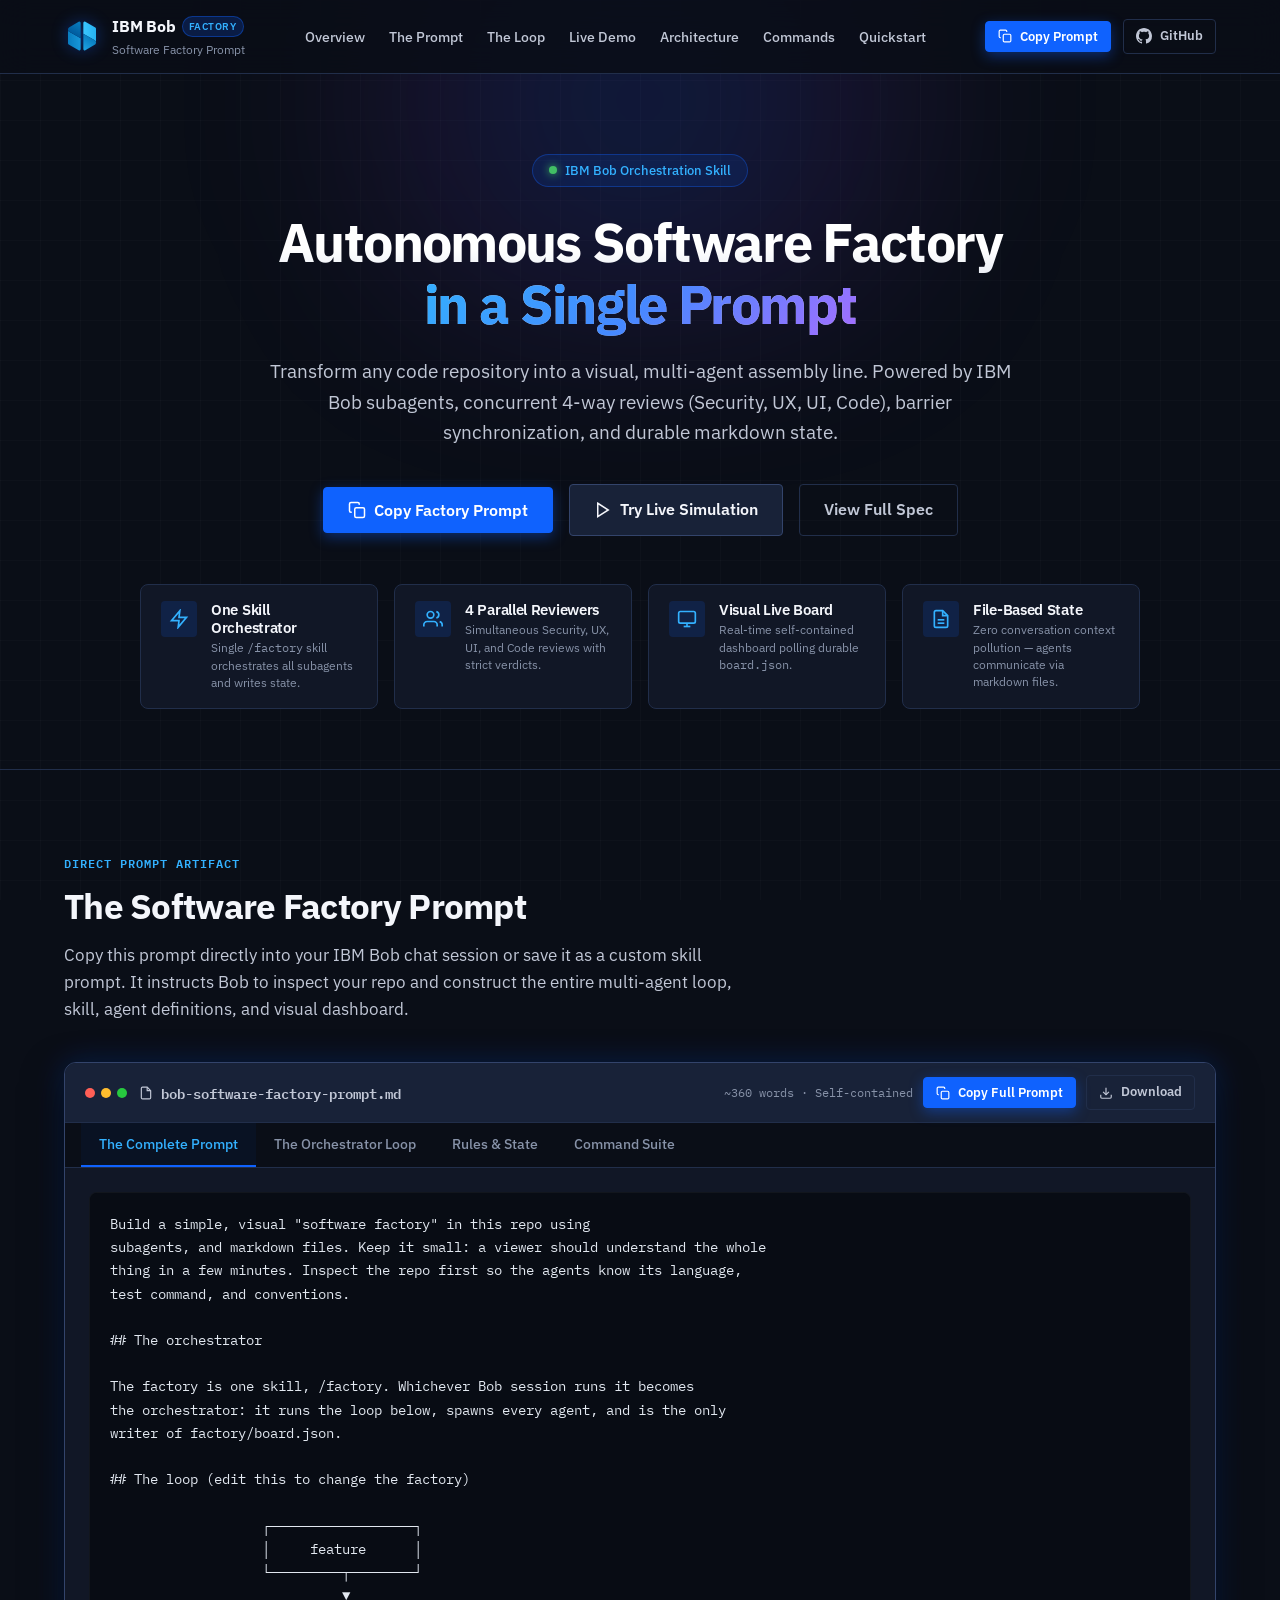
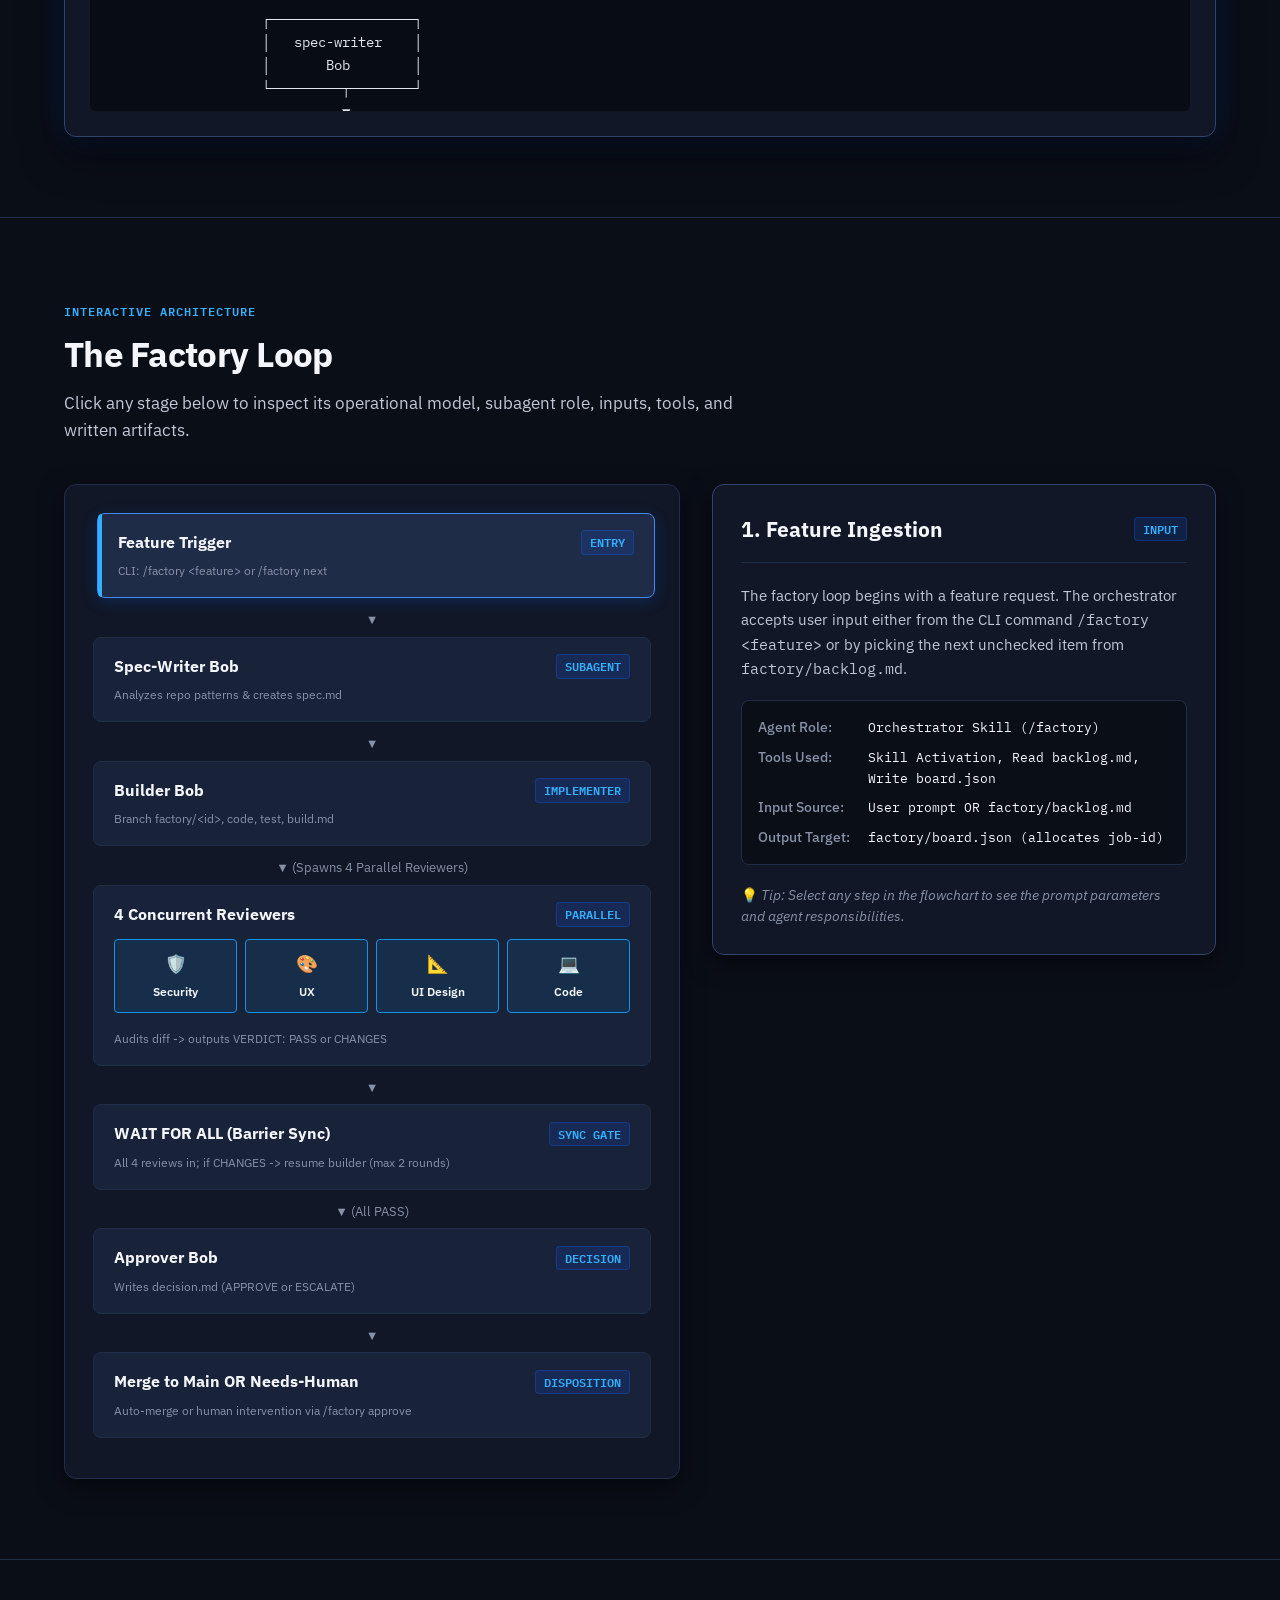
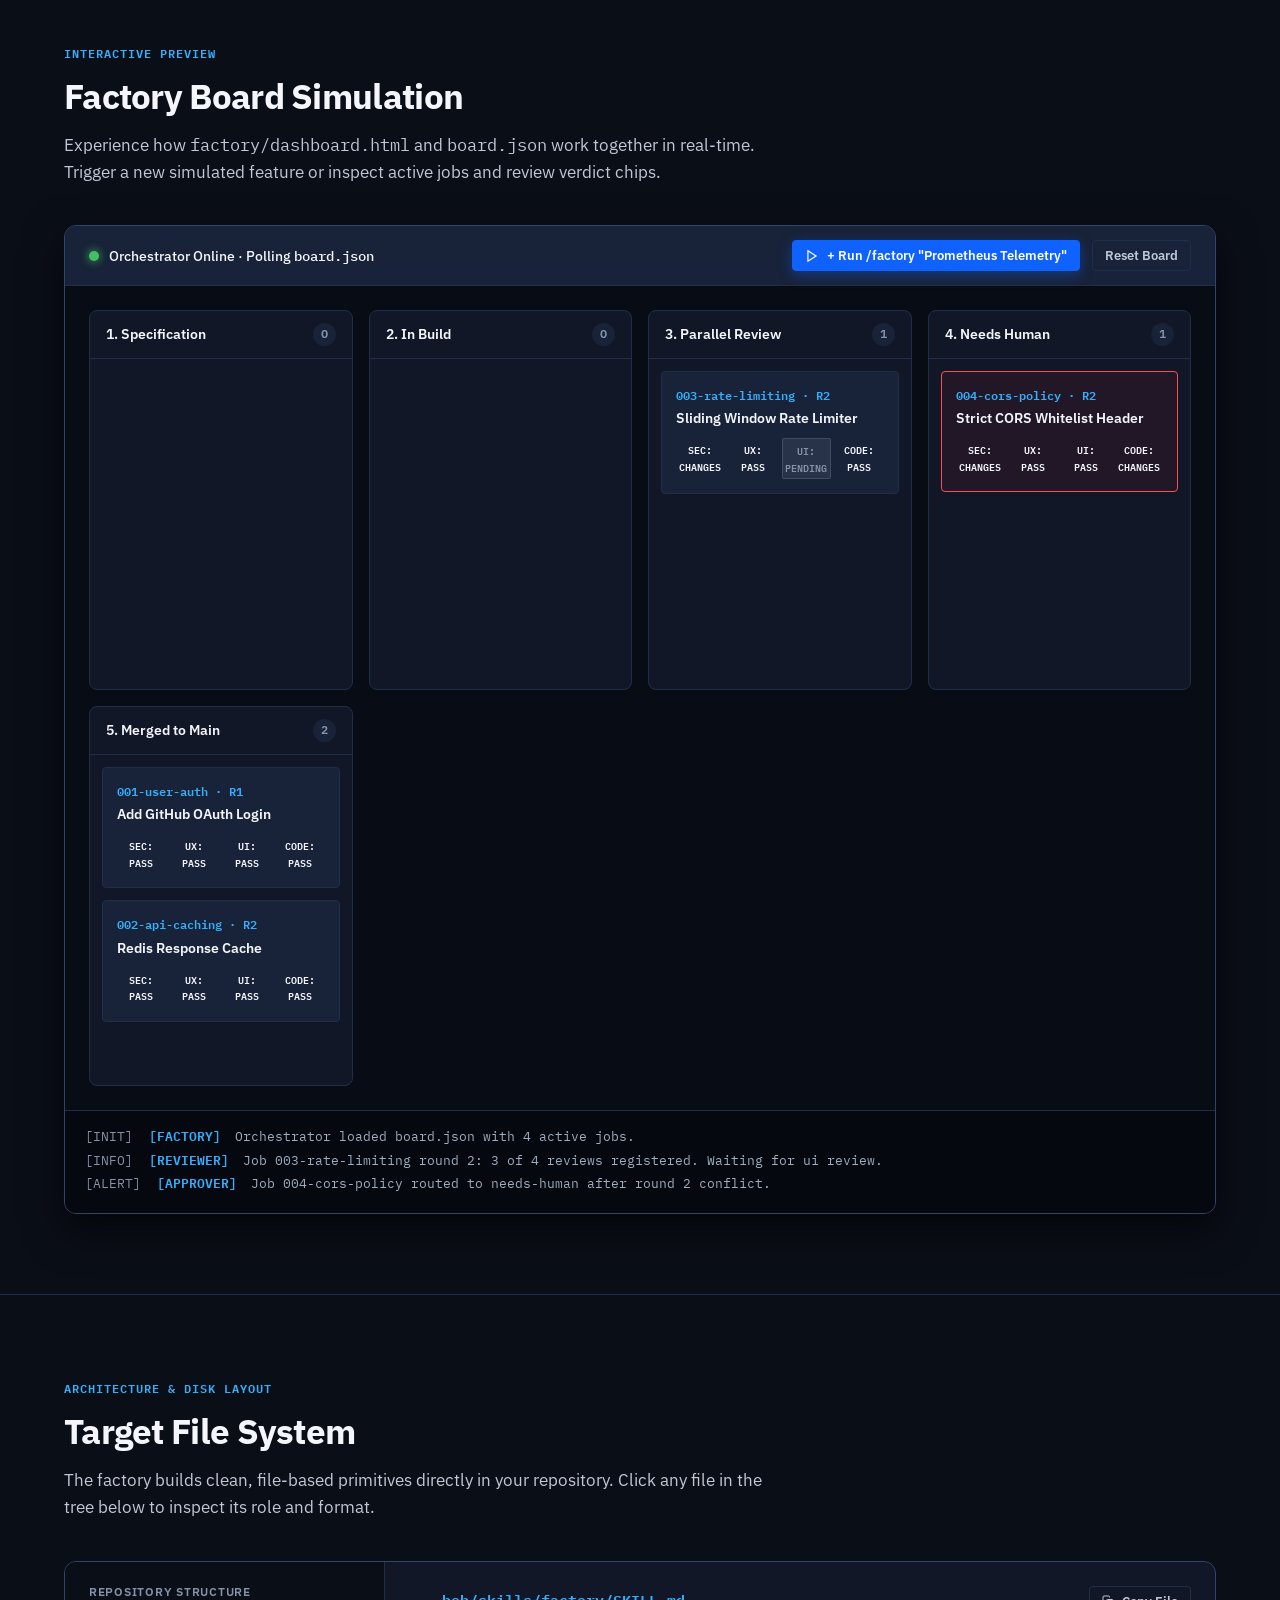
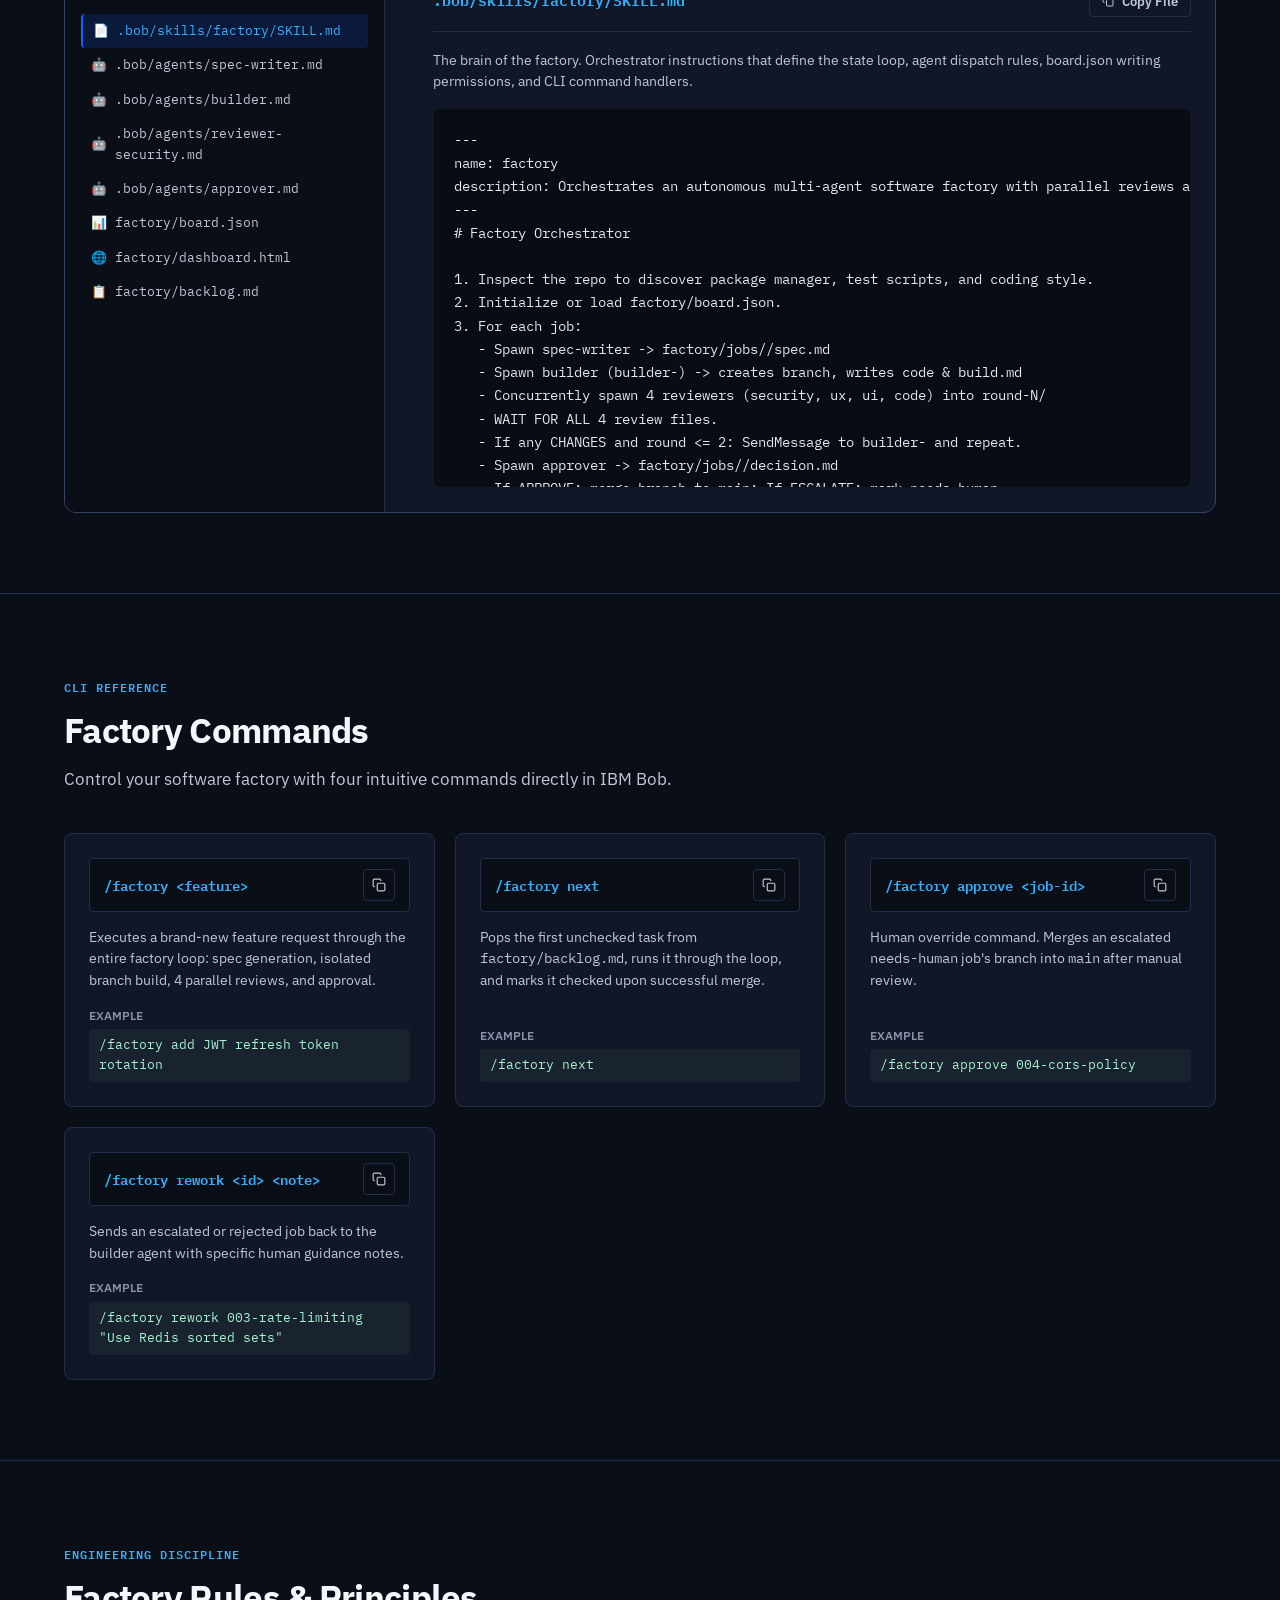
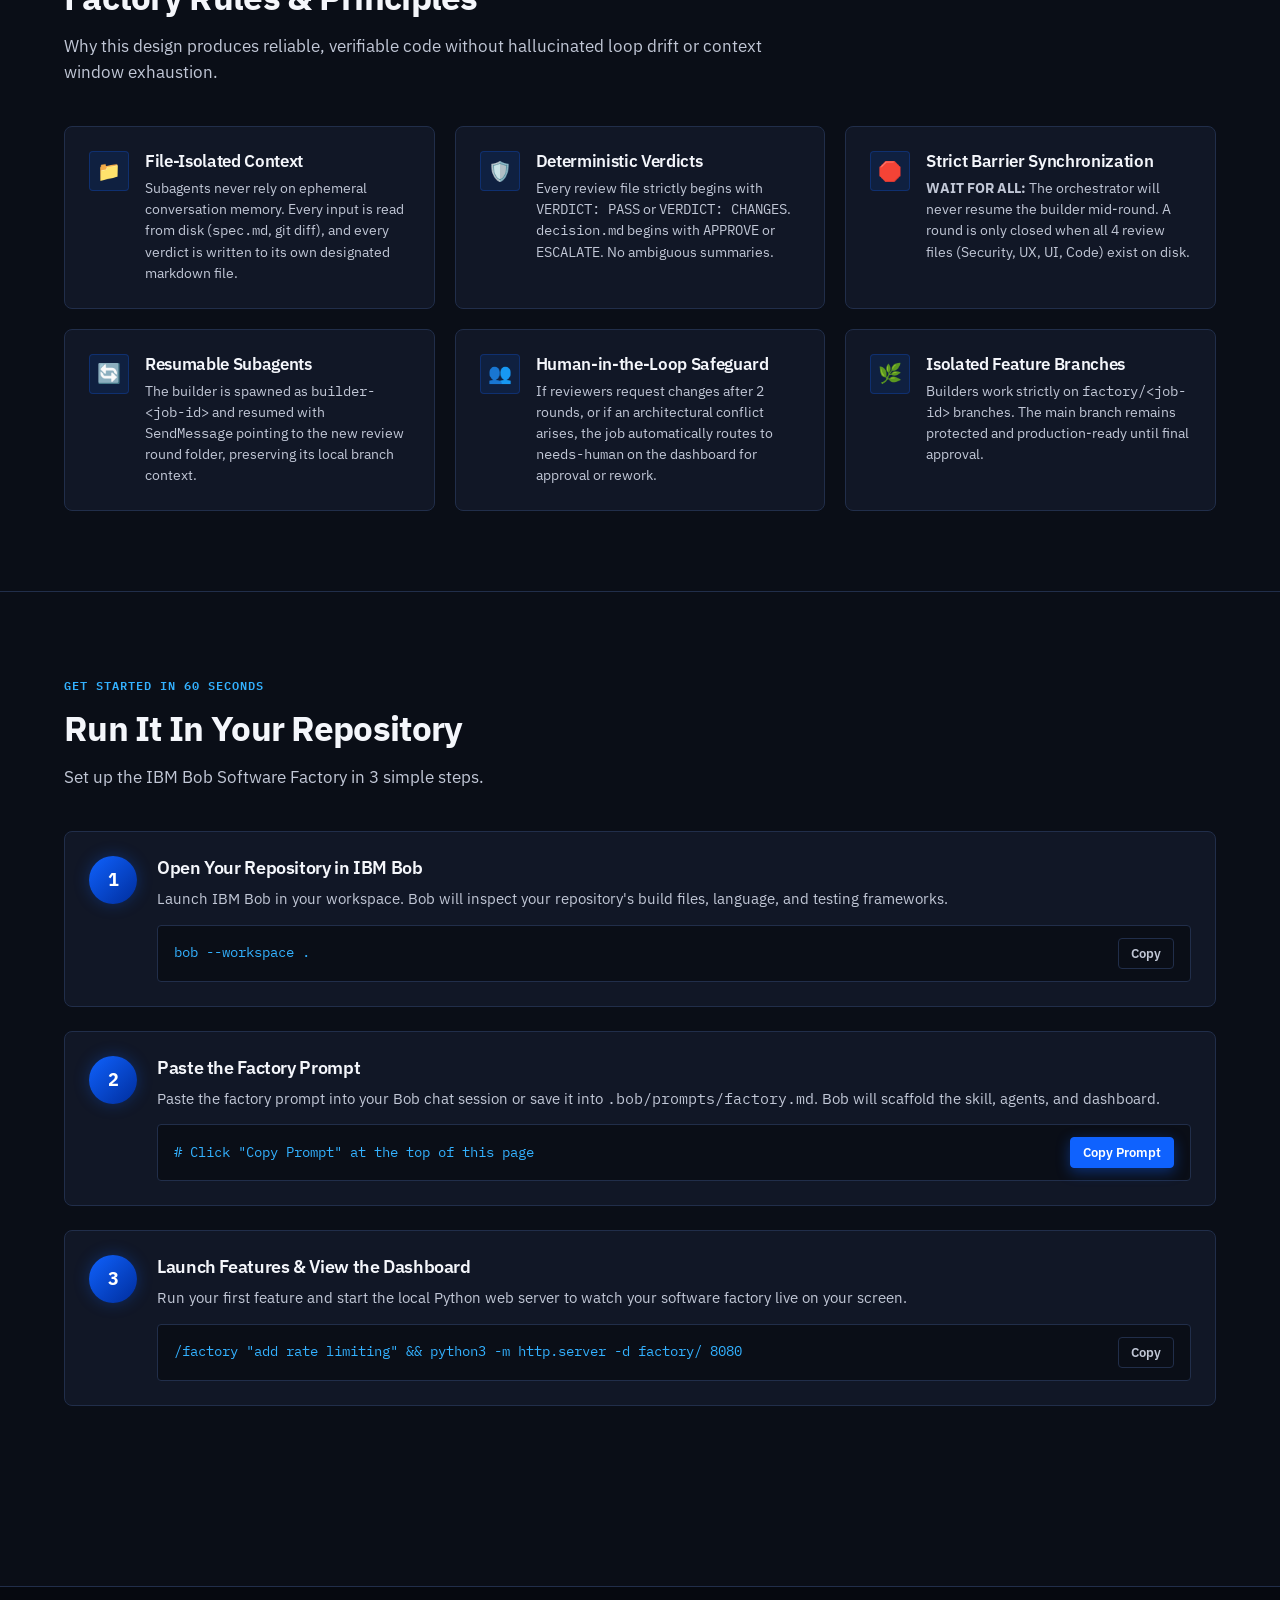
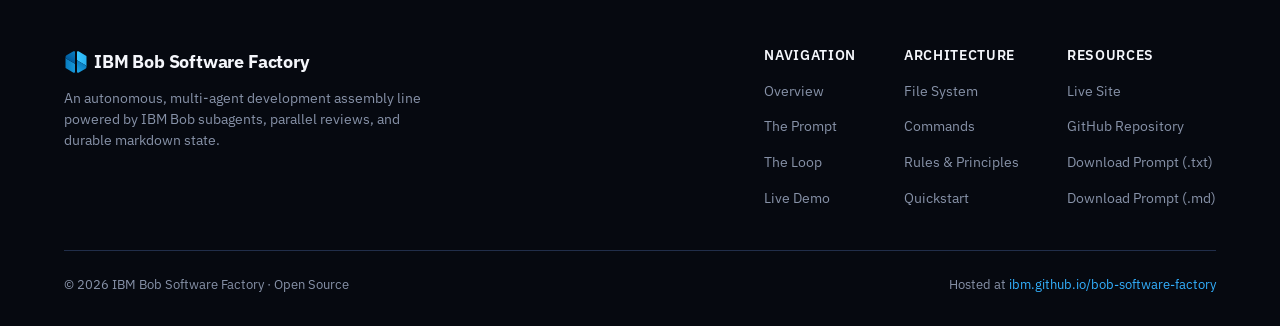
==== commit 3292350f: "fix: update to official IBM Bob logo icon across site and dashboard" ====
--- a/index.html
+++ b/index.html
@@ -12,7 +12,7 @@
   <link href="https://fonts.googleapis.com/css2?family=IBM+Plex+Mono:ital,wght@0,400;0,500;0,600;0,700;1,400&family=IBM+Plex+Sans:ital,wght@0,300;0,400;0,500;0,600;0,700;1,400;1,600&display=swap" rel="stylesheet">
   
   <link rel="stylesheet" href="styles.css">
-  <link rel="icon" type="image/svg+xml" href="data:image/svg+xml,<svg xmlns='http://www.w3.org/2000/svg' viewBox='0 0 100 100'><rect width='100' height='100' rx='20' fill='%230f62fe'/><path d='M30 40h40v20H30z' fill='%23ffffff'/><circle cx='40' cy='50' r='4' fill='%230f62fe'/><circle cx='60' cy='50' r='4' fill='%230f62fe'/><path d='M25 68h50v6H25z' fill='%2333b1ff'/></svg>">
+  <link rel="icon" type="image/svg+xml" href="assets/bob-logo.svg">
 </head>
 <body>
   <div class="bg-grid-overlay"></div>
@@ -23,20 +23,18 @@
     <div class="container nav-container">
       <a href="#" class="nav-brand">
         <div class="brand-logo-wrap">
-          <!-- IBM Bob Logo SVG -->
-          <svg width="24" height="24" viewBox="0 0 32 32" fill="none" xmlns="http://www.w3.org/2000/svg">
-            <rect width="32" height="32" rx="6" fill="#0f62fe"/>
-            <!-- Robot Bob Head -->
-            <rect x="7" y="10" width="18" height="13" rx="2" fill="#ffffff"/>
-            <!-- Antenna -->
-            <path d="M16 6V10M14 6H18" stroke="#ffffff" stroke-width="1.8" stroke-linecap="round"/>
-            <!-- Eyes -->
-            <circle cx="12" cy="16.5" r="2" fill="#0f62fe"/>
-            <circle cx="20" cy="16.5" r="2" fill="#0f62fe"/>
-            <!-- Visor/Cheek line -->
-            <path d="M10 20.5H22" stroke="#1192e8" stroke-width="1.5" stroke-linecap="round"/>
-            <!-- Factory Base Bar -->
-            <rect x="5" y="25" width="22" height="2" rx="1" fill="#33b1ff"/>
+          <!-- Official IBM Bob Logo SVG -->
+          <svg width="32" height="32" viewBox="0 0 1024 1024" fill="none" xmlns="http://www.w3.org/2000/svg">
+            <path d="M64 302.719c0 30.933 16.64 58.88 42.667 73.813l362.666 209.28v344.96c0 15.147-8.106 29.227-21.333 36.907a42.387 42.387 0 0 1-42.667 0l-320-184.747C72.107 775.252 64 761.172 64 746.025V302.719Z" fill="url(#nav-bob-a)"/>
+            <path d="M448 56.322c13.227 7.68 21.333 21.76 21.333 36.907v492.587l-362.666-209.28C80.64 361.603 64 333.656 64 302.723c0-30.507 16.213-58.667 42.667-74.027L405.333 56.322a42.387 42.387 0 0 1 42.667 0Z" fill="url(#nav-bob-b)"/>
+            <path d="m618.667 56.322 320 184.747c13.226 7.68 21.333 21.76 21.333 36.907v443.307c0-30.934-16.64-58.88-42.667-73.814L554.667 437.976V93.229c0-15.147 8.106-29.227 21.333-36.907a42.387 42.387 0 0 1 42.667 0Z" fill="url(#nav-bob-c)"/>
+            <path d="m554.667 437.974 362.666 209.493C943.36 662.401 960 690.347 960 721.281c0 30.933-16.213 58.666-42.667 74.026L618.667 967.681a42.387 42.387 0 0 1-42.667 0c-13.227-7.68-21.333-21.76-21.333-36.907v-492.8Z" fill="url(#nav-bob-d)"/>
+            <defs>
+              <linearGradient id="nav-bob-a" x1="469.333" y1="586.667" x2="64" y2="586.667" gradientUnits="userSpaceOnUse"><stop stop-color="#1797D9"/><stop offset="1" stop-color="#087CBF"/></linearGradient>
+              <linearGradient id="nav-bob-b" x1="181.333" y1="405.333" x2="394.667" y2="53.333" gradientUnits="userSpaceOnUse"><stop stop-color="#005B9E"/><stop offset="1" stop-color="#087CBF"/></linearGradient>
+              <linearGradient id="nav-bob-c" x1="970.667" y1="166.975" x2="554.667" y2="166.975" gradientUnits="userSpaceOnUse"><stop offset=".021" stop-color="#26B2F3"/><stop offset="1" stop-color="#3AC6FF"/></linearGradient>
+              <linearGradient id="nav-bob-d" x1="570.2" y1="973.443" x2="810.667" y2="581.333" gradientUnits="userSpaceOnUse"><stop stop-color="#1EA5E6"/><stop offset="1" stop-color="#087CBF"/></linearGradient>
+            </defs>
           </svg>
         </div>
         <div class="brand-text">
@@ -922,11 +920,17 @@
       <div class="footer-top">
         <div class="footer-brand">
           <div class="brand-title" style="font-size: 1.15rem; margin-bottom: 8px;">
-            <svg width="20" height="20" viewBox="0 0 32 32" fill="none">
-              <rect width="32" height="32" rx="6" fill="#0f62fe"/>
-              <rect x="7" y="10" width="18" height="13" rx="2" fill="#ffffff"/>
-              <circle cx="12" cy="16.5" r="2" fill="#0f62fe"/>
-              <circle cx="20" cy="16.5" r="2" fill="#0f62fe"/>
+            <svg width="24" height="24" viewBox="0 0 1024 1024" fill="none" xmlns="http://www.w3.org/2000/svg">
+              <path d="M64 302.719c0 30.933 16.64 58.88 42.667 73.813l362.666 209.28v344.96c0 15.147-8.106 29.227-21.333 36.907a42.387 42.387 0 0 1-42.667 0l-320-184.747C72.107 775.252 64 761.172 64 746.025V302.719Z" fill="url(#foot-bob-a)"/>
+              <path d="M448 56.322c13.227 7.68 21.333 21.76 21.333 36.907v492.587l-362.666-209.28C80.64 361.603 64 333.656 64 302.723c0-30.507 16.213-58.667 42.667-74.027L405.333 56.322a42.387 42.387 0 0 1 42.667 0Z" fill="url(#foot-bob-b)"/>
+              <path d="m618.667 56.322 320 184.747c13.226 7.68 21.333 21.76 21.333 36.907v443.307c0-30.934-16.64-58.88-42.667-73.814L554.667 437.976V93.229c0-15.147 8.106-29.227 21.333-36.907a42.387 42.387 0 0 1 42.667 0Z" fill="url(#foot-bob-c)"/>
+              <path d="m554.667 437.974 362.666 209.493C943.36 662.401 960 690.347 960 721.281c0 30.933-16.213 58.666-42.667 74.026L618.667 967.681a42.387 42.387 0 0 1-42.667 0c-13.227-7.68-21.333-21.76-21.333-36.907v-492.8Z" fill="url(#foot-bob-d)"/>
+              <defs>
+                <linearGradient id="foot-bob-a" x1="469.333" y1="586.667" x2="64" y2="586.667" gradientUnits="userSpaceOnUse"><stop stop-color="#1797D9"/><stop offset="1" stop-color="#087CBF"/></linearGradient>
+                <linearGradient id="foot-bob-b" x1="181.333" y1="405.333" x2="394.667" y2="53.333" gradientUnits="userSpaceOnUse"><stop stop-color="#005B9E"/><stop offset="1" stop-color="#087CBF"/></linearGradient>
+                <linearGradient id="foot-bob-c" x1="970.667" y1="166.975" x2="554.667" y2="166.975" gradientUnits="userSpaceOnUse"><stop offset=".021" stop-color="#26B2F3"/><stop offset="1" stop-color="#3AC6FF"/></linearGradient>
+                <linearGradient id="foot-bob-d" x1="570.2" y1="973.443" x2="810.667" y2="581.333" gradientUnits="userSpaceOnUse"><stop stop-color="#1EA5E6"/><stop offset="1" stop-color="#087CBF"/></linearGradient>
+              </defs>
             </svg>
             <span>IBM Bob Software Factory</span>
           </div>
--- a/styles.css
+++ b/styles.css
@@ -153,11 +153,11 @@
   display: flex;
   align-items: center;
   justify-content: center;
-  width: 38px;
-  height: 38px;
-  background: linear-gradient(135deg, var(--ibm-blue-60), var(--ibm-purple-60));
+  width: 36px;
+  height: 36px;
+  background: transparent;
   border-radius: var(--radius-md);
-  box-shadow: 0 0 12px rgba(15, 98, 254, 0.4);
+  filter: drop-shadow(0 0 8px rgba(15, 98, 254, 0.4));
 }
 
 .brand-text {
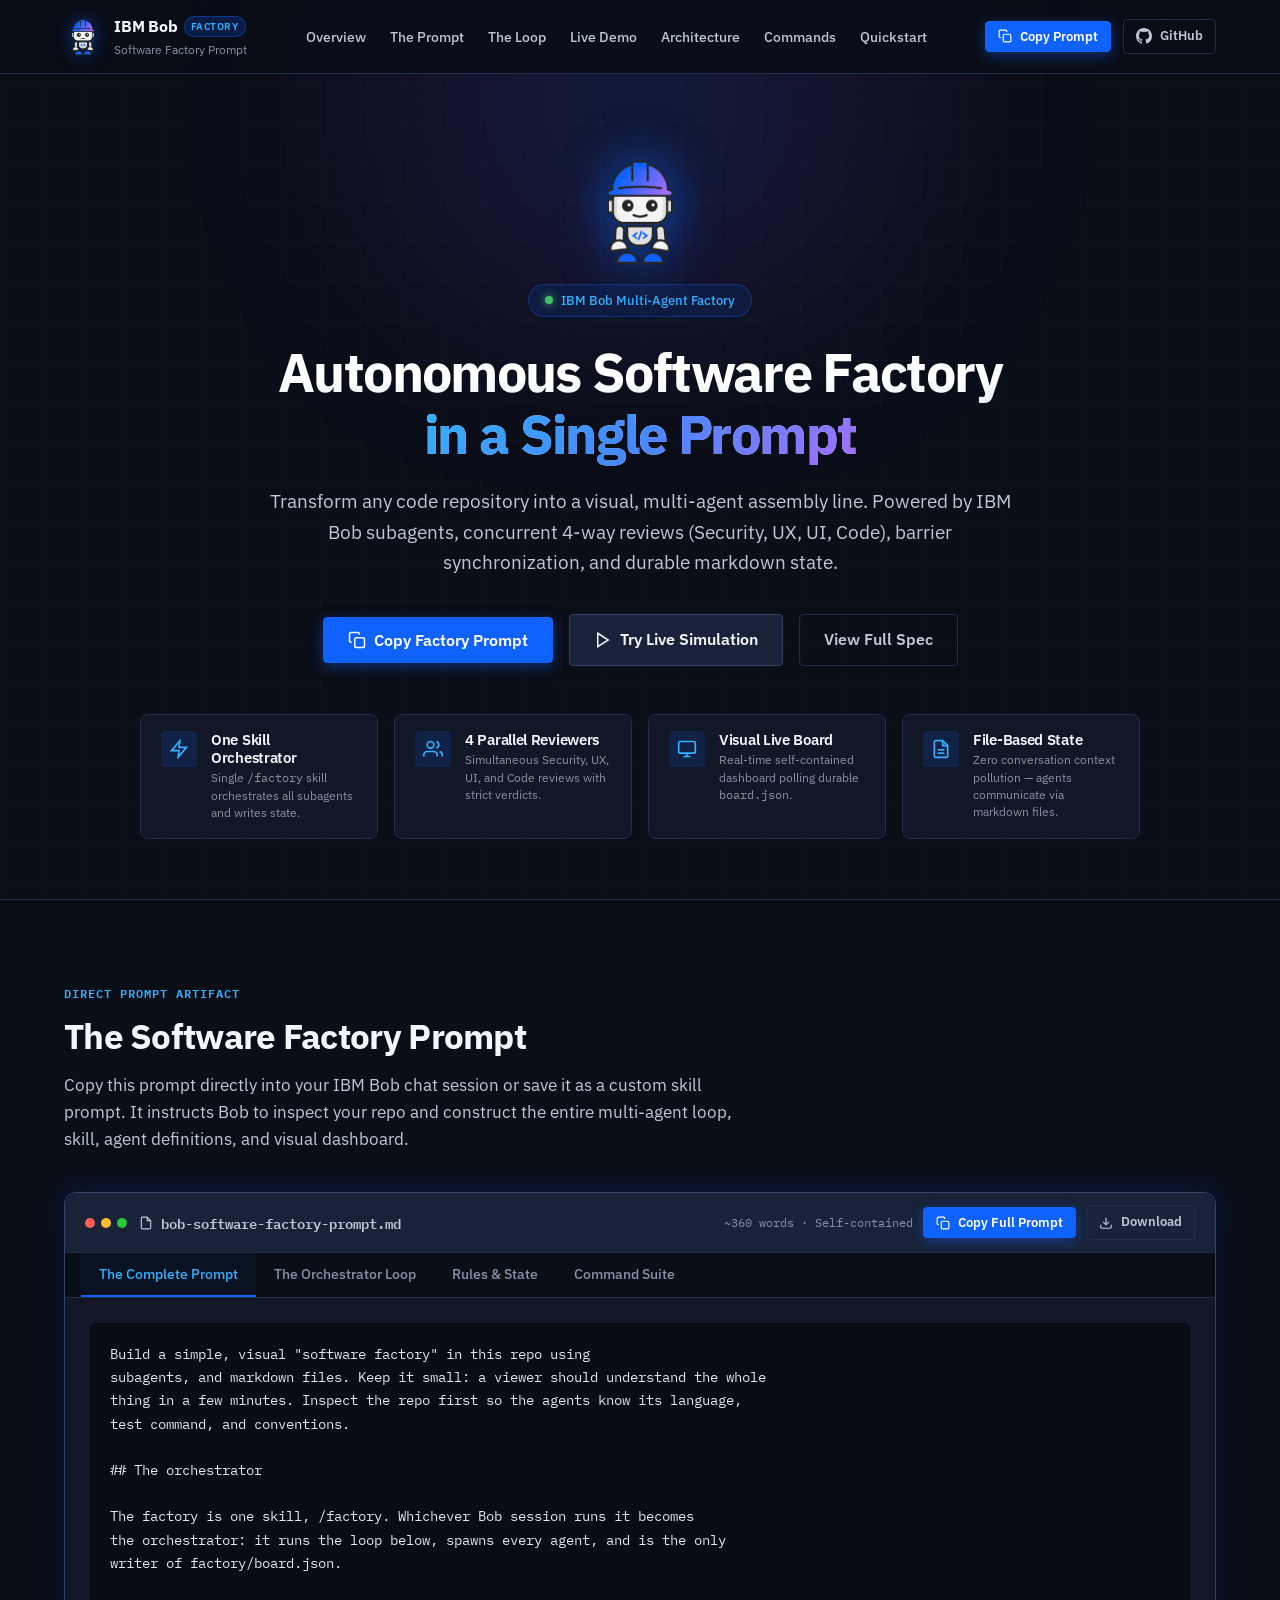
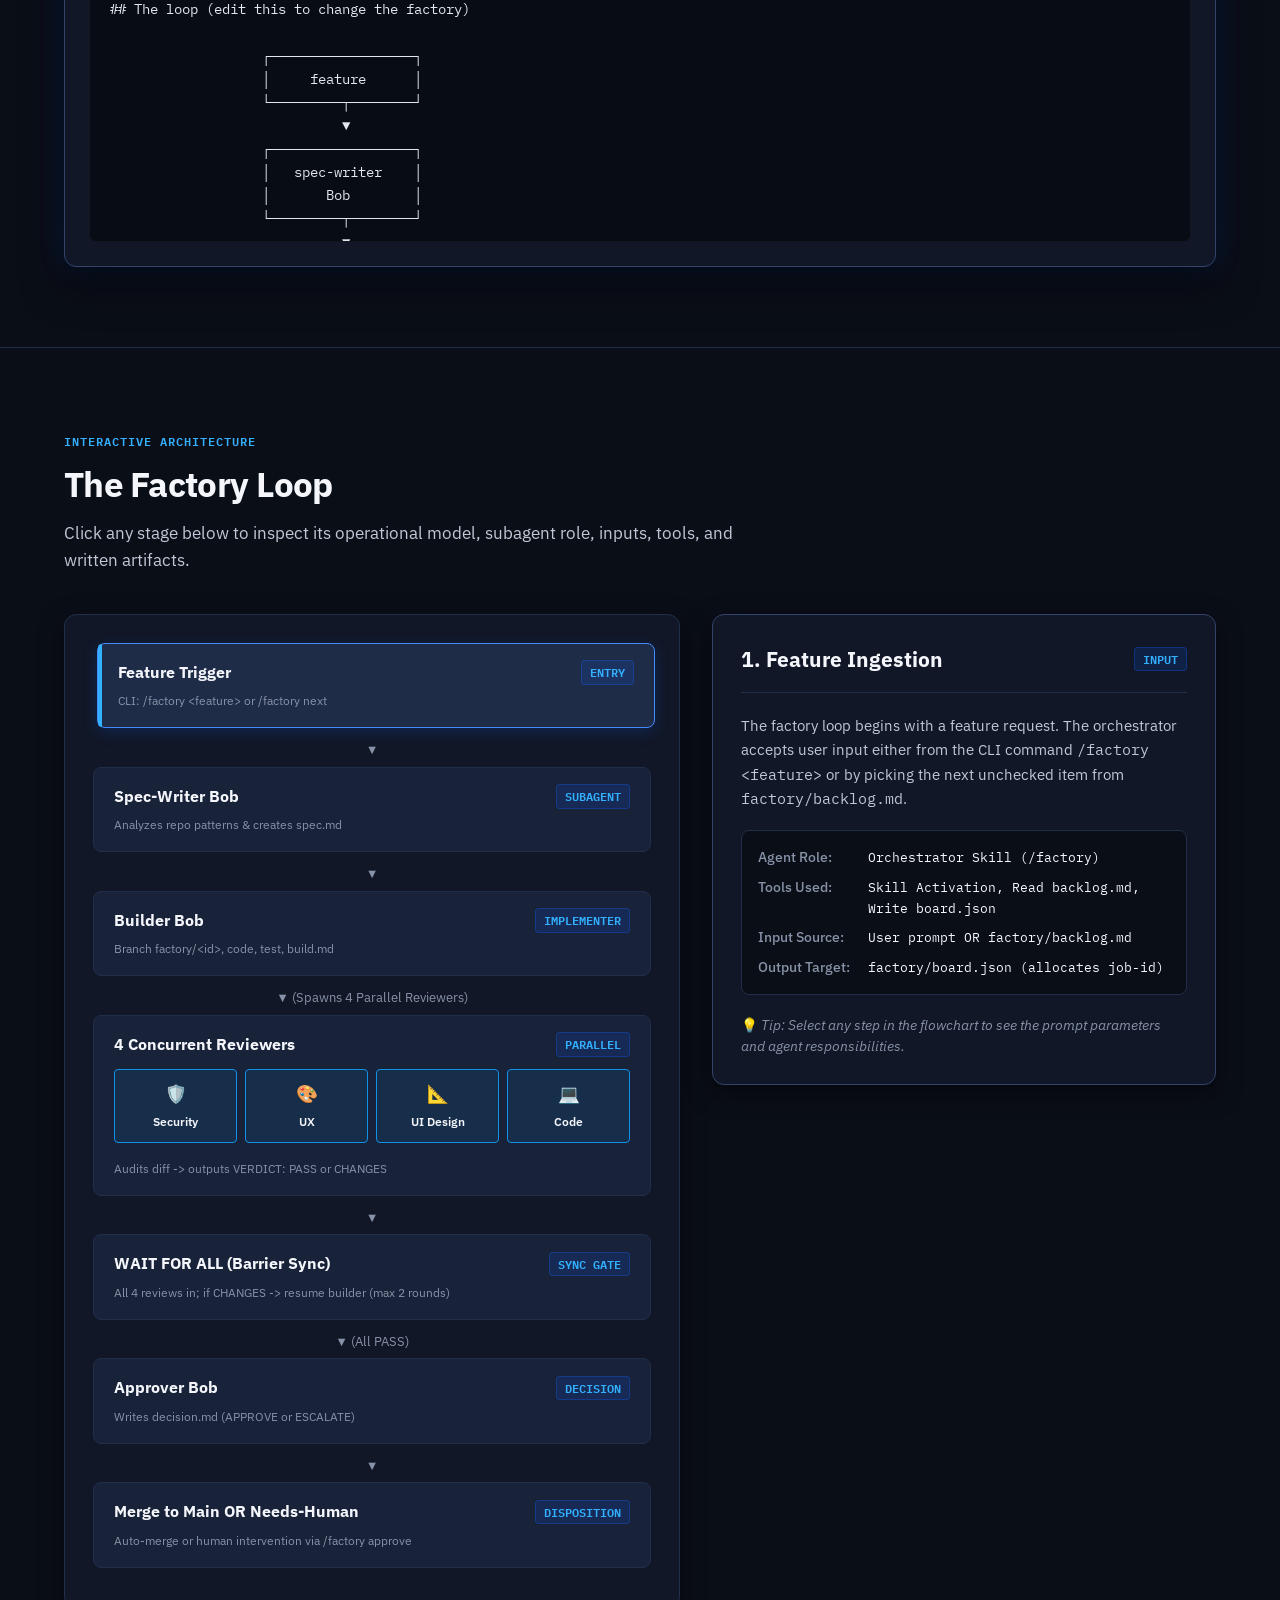
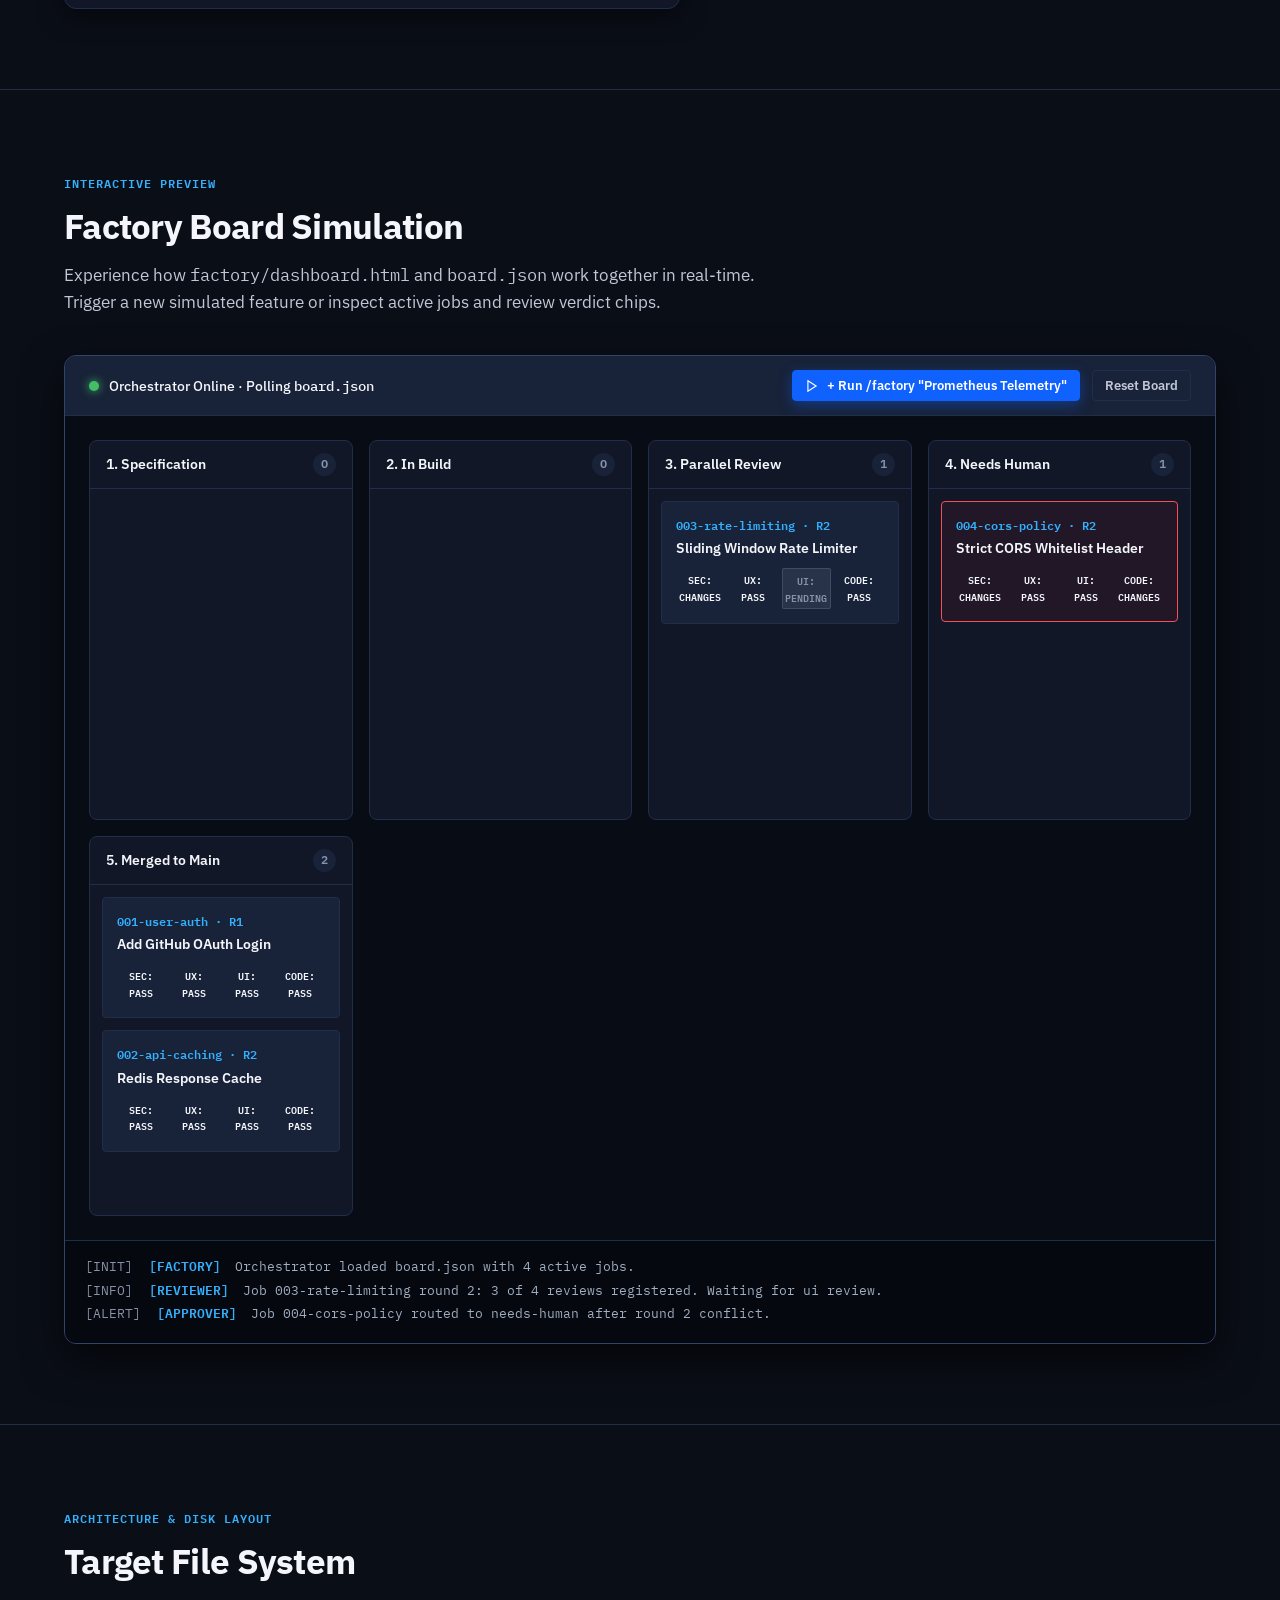
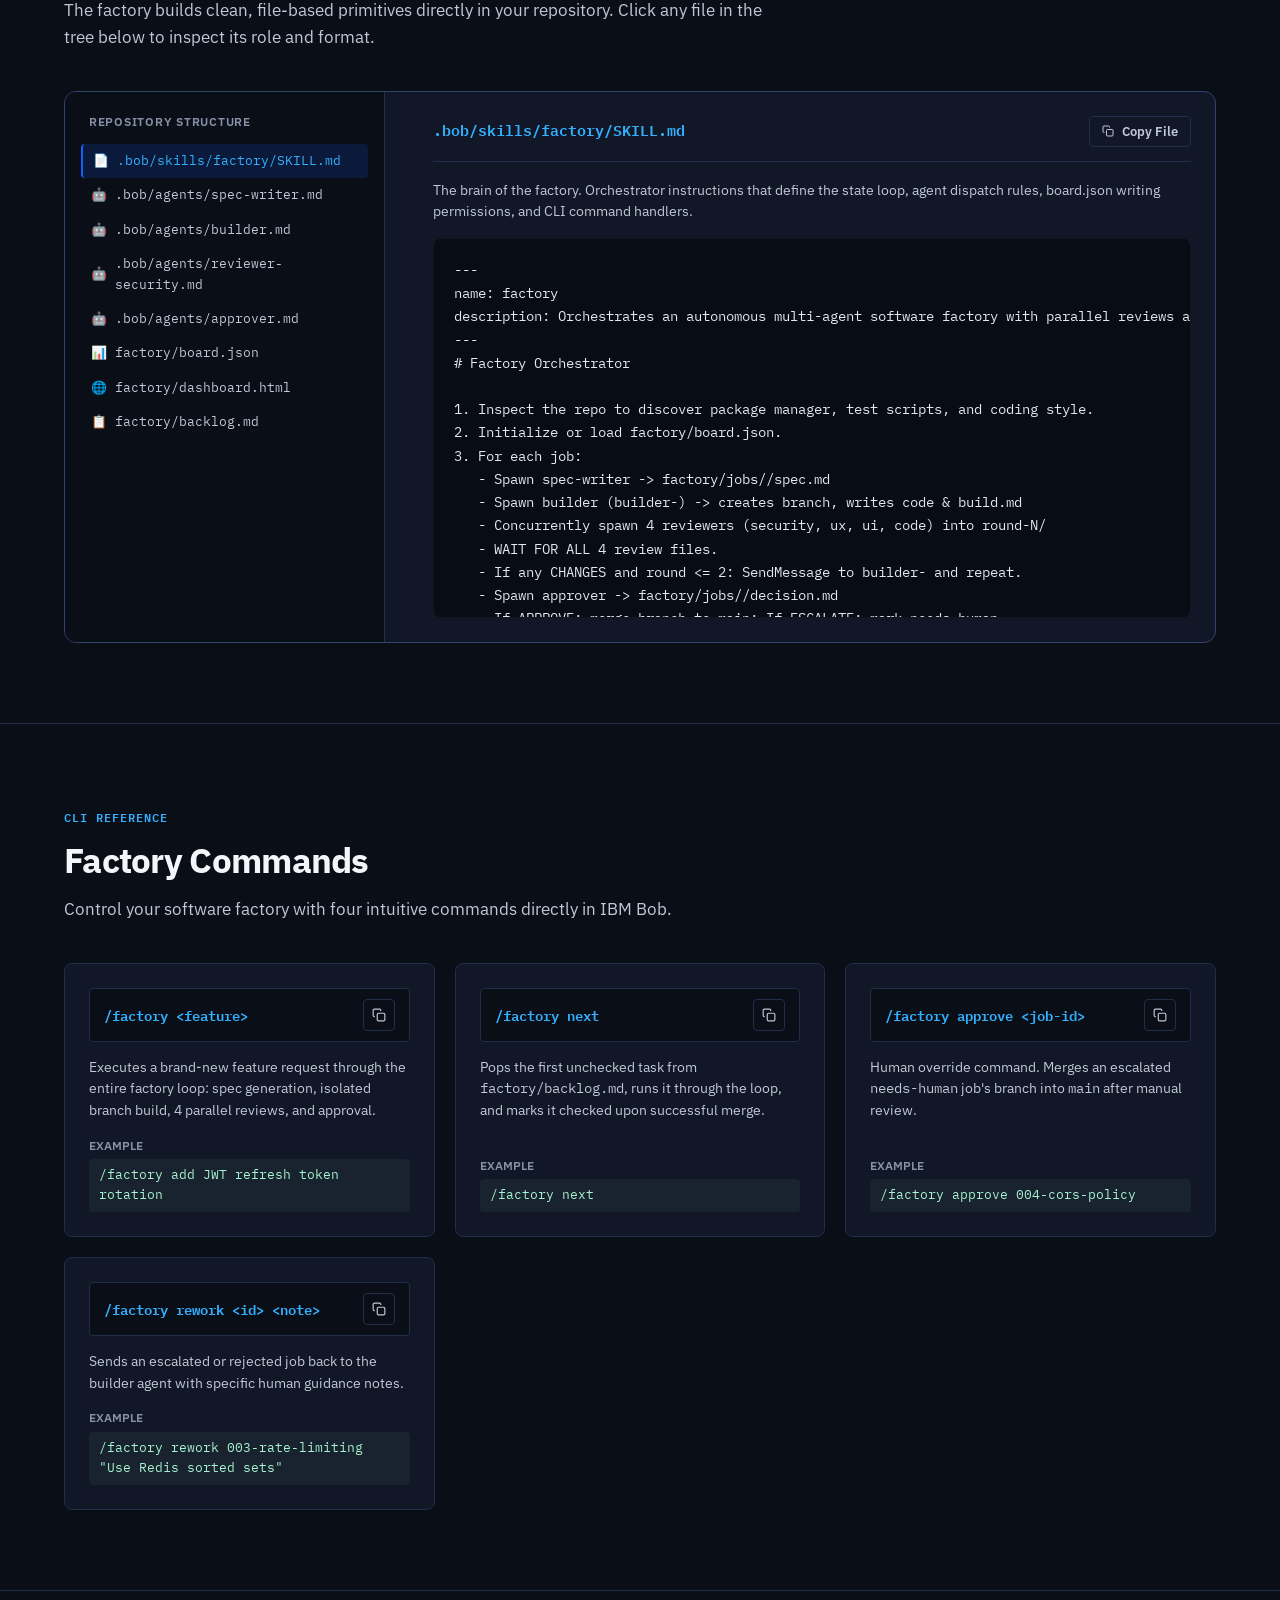
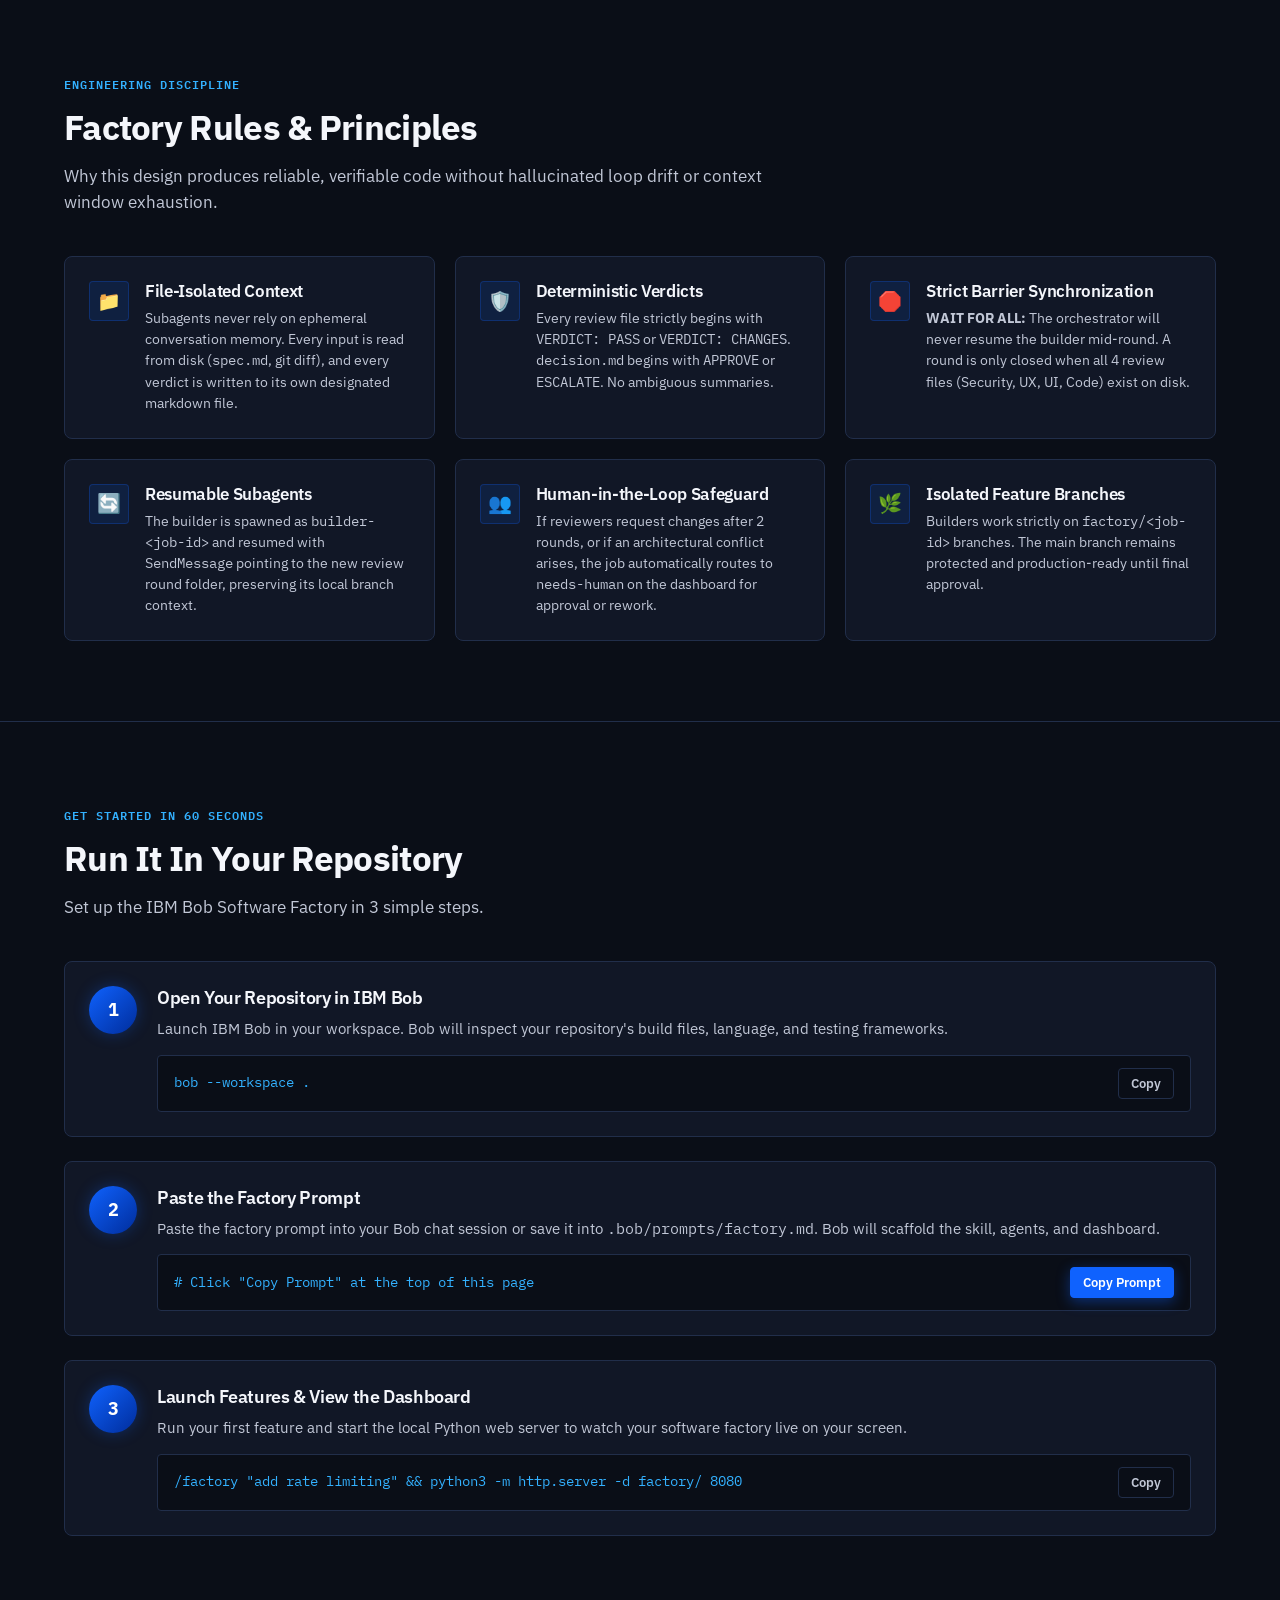
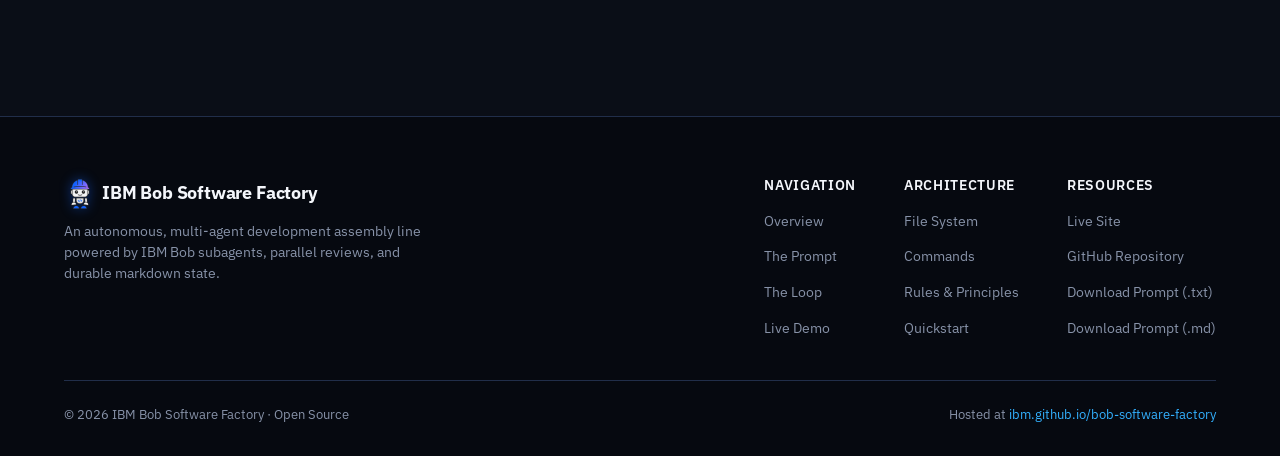
==== commit fb7fc4b6: "fix: use official IBM Bob hard hat mascot across site" ====
--- a/index.html
+++ b/index.html
@@ -12,7 +12,7 @@
   <link href="https://fonts.googleapis.com/css2?family=IBM+Plex+Mono:ital,wght@0,400;0,500;0,600;0,700;1,400&family=IBM+Plex+Sans:ital,wght@0,300;0,400;0,500;0,600;0,700;1,400;1,600&display=swap" rel="stylesheet">
   
   <link rel="stylesheet" href="styles.css">
-  <link rel="icon" type="image/svg+xml" href="assets/bob-logo.svg">
+  <link rel="icon" type="image/png" href="assets/bob.png">
 </head>
 <body>
   <div class="bg-grid-overlay"></div>
@@ -23,19 +23,7 @@
     <div class="container nav-container">
       <a href="#" class="nav-brand">
         <div class="brand-logo-wrap">
-          <!-- Official IBM Bob Logo SVG -->
-          <svg width="32" height="32" viewBox="0 0 1024 1024" fill="none" xmlns="http://www.w3.org/2000/svg">
-            <path d="M64 302.719c0 30.933 16.64 58.88 42.667 73.813l362.666 209.28v344.96c0 15.147-8.106 29.227-21.333 36.907a42.387 42.387 0 0 1-42.667 0l-320-184.747C72.107 775.252 64 761.172 64 746.025V302.719Z" fill="url(#nav-bob-a)"/>
-            <path d="M448 56.322c13.227 7.68 21.333 21.76 21.333 36.907v492.587l-362.666-209.28C80.64 361.603 64 333.656 64 302.723c0-30.507 16.213-58.667 42.667-74.027L405.333 56.322a42.387 42.387 0 0 1 42.667 0Z" fill="url(#nav-bob-b)"/>
-            <path d="m618.667 56.322 320 184.747c13.226 7.68 21.333 21.76 21.333 36.907v443.307c0-30.934-16.64-58.88-42.667-73.814L554.667 437.976V93.229c0-15.147 8.106-29.227 21.333-36.907a42.387 42.387 0 0 1 42.667 0Z" fill="url(#nav-bob-c)"/>
-            <path d="m554.667 437.974 362.666 209.493C943.36 662.401 960 690.347 960 721.281c0 30.933-16.213 58.666-42.667 74.026L618.667 967.681a42.387 42.387 0 0 1-42.667 0c-13.227-7.68-21.333-21.76-21.333-36.907v-492.8Z" fill="url(#nav-bob-d)"/>
-            <defs>
-              <linearGradient id="nav-bob-a" x1="469.333" y1="586.667" x2="64" y2="586.667" gradientUnits="userSpaceOnUse"><stop stop-color="#1797D9"/><stop offset="1" stop-color="#087CBF"/></linearGradient>
-              <linearGradient id="nav-bob-b" x1="181.333" y1="405.333" x2="394.667" y2="53.333" gradientUnits="userSpaceOnUse"><stop stop-color="#005B9E"/><stop offset="1" stop-color="#087CBF"/></linearGradient>
-              <linearGradient id="nav-bob-c" x1="970.667" y1="166.975" x2="554.667" y2="166.975" gradientUnits="userSpaceOnUse"><stop offset=".021" stop-color="#26B2F3"/><stop offset="1" stop-color="#3AC6FF"/></linearGradient>
-              <linearGradient id="nav-bob-d" x1="570.2" y1="973.443" x2="810.667" y2="581.333" gradientUnits="userSpaceOnUse"><stop stop-color="#1EA5E6"/><stop offset="1" stop-color="#087CBF"/></linearGradient>
-            </defs>
-          </svg>
+          <img src="assets/bob.png" alt="IBM Bob" class="brand-bob-img" width="38" height="38">
         </div>
         <div class="brand-text">
           <div class="brand-title">
@@ -84,9 +72,13 @@
   <!-- Hero Section -->
   <header class="hero-section" id="overview">
     <div class="container">
+      <div class="hero-bob-container">
+        <img src="assets/bob.png" alt="IBM Bob with Hard Hat" class="hero-bob-avatar" width="110" height="110">
+      </div>
+
       <div class="hero-pill">
         <span class="hero-pill-dot"></span>
-        <span>IBM Bob Orchestration Skill</span>
+        <span>IBM Bob Multi-Agent Factory</span>
       </div>
       
       <h1 class="hero-title">
@@ -920,18 +912,7 @@
       <div class="footer-top">
         <div class="footer-brand">
           <div class="brand-title" style="font-size: 1.15rem; margin-bottom: 8px;">
-            <svg width="24" height="24" viewBox="0 0 1024 1024" fill="none" xmlns="http://www.w3.org/2000/svg">
-              <path d="M64 302.719c0 30.933 16.64 58.88 42.667 73.813l362.666 209.28v344.96c0 15.147-8.106 29.227-21.333 36.907a42.387 42.387 0 0 1-42.667 0l-320-184.747C72.107 775.252 64 761.172 64 746.025V302.719Z" fill="url(#foot-bob-a)"/>
-              <path d="M448 56.322c13.227 7.68 21.333 21.76 21.333 36.907v492.587l-362.666-209.28C80.64 361.603 64 333.656 64 302.723c0-30.507 16.213-58.667 42.667-74.027L405.333 56.322a42.387 42.387 0 0 1 42.667 0Z" fill="url(#foot-bob-b)"/>
-              <path d="m618.667 56.322 320 184.747c13.226 7.68 21.333 21.76 21.333 36.907v443.307c0-30.934-16.64-58.88-42.667-73.814L554.667 437.976V93.229c0-15.147 8.106-29.227 21.333-36.907a42.387 42.387 0 0 1 42.667 0Z" fill="url(#foot-bob-c)"/>
-              <path d="m554.667 437.974 362.666 209.493C943.36 662.401 960 690.347 960 721.281c0 30.933-16.213 58.666-42.667 74.026L618.667 967.681a42.387 42.387 0 0 1-42.667 0c-13.227-7.68-21.333-21.76-21.333-36.907v-492.8Z" fill="url(#foot-bob-d)"/>
-              <defs>
-                <linearGradient id="foot-bob-a" x1="469.333" y1="586.667" x2="64" y2="586.667" gradientUnits="userSpaceOnUse"><stop stop-color="#1797D9"/><stop offset="1" stop-color="#087CBF"/></linearGradient>
-                <linearGradient id="foot-bob-b" x1="181.333" y1="405.333" x2="394.667" y2="53.333" gradientUnits="userSpaceOnUse"><stop stop-color="#005B9E"/><stop offset="1" stop-color="#087CBF"/></linearGradient>
-                <linearGradient id="foot-bob-c" x1="970.667" y1="166.975" x2="554.667" y2="166.975" gradientUnits="userSpaceOnUse"><stop offset=".021" stop-color="#26B2F3"/><stop offset="1" stop-color="#3AC6FF"/></linearGradient>
-                <linearGradient id="foot-bob-d" x1="570.2" y1="973.443" x2="810.667" y2="581.333" gradientUnits="userSpaceOnUse"><stop stop-color="#1EA5E6"/><stop offset="1" stop-color="#087CBF"/></linearGradient>
-              </defs>
-            </svg>
+            <img src="assets/bob.png" alt="IBM Bob" class="footer-bob-img" width="32" height="32">
             <span>IBM Bob Software Factory</span>
           </div>
           <p>
--- a/styles.css
+++ b/styles.css
@@ -153,11 +153,49 @@
   display: flex;
   align-items: center;
   justify-content: center;
-  width: 36px;
-  height: 36px;
+  width: 38px;
+  height: 38px;
   background: transparent;
   border-radius: var(--radius-md);
-  filter: drop-shadow(0 0 8px rgba(15, 98, 254, 0.4));
+}
+
+.brand-bob-img {
+  width: 38px;
+  height: 38px;
+  object-fit: contain;
+  filter: drop-shadow(0 0 8px rgba(15, 98, 254, 0.5));
+  transition: transform 0.2s ease;
+}
+
+.nav-brand:hover .brand-bob-img {
+  transform: scale(1.08) rotate(-2deg);
+}
+
+.hero-bob-container {
+  display: flex;
+  align-items: center;
+  justify-content: center;
+  margin-bottom: 20px;
+}
+
+.hero-bob-avatar {
+  width: 110px;
+  height: 110px;
+  object-fit: contain;
+  filter: drop-shadow(0 0 24px rgba(15, 98, 254, 0.65));
+  animation: bob-float 4s ease-in-out infinite;
+}
+
+@keyframes bob-float {
+  0%, 100% { transform: translateY(0); }
+  50% { transform: translateY(-8px); }
+}
+
+.footer-bob-img {
+  width: 32px;
+  height: 32px;
+  object-fit: contain;
+  filter: drop-shadow(0 0 6px rgba(15, 98, 254, 0.4));
 }
 
 .brand-text {
